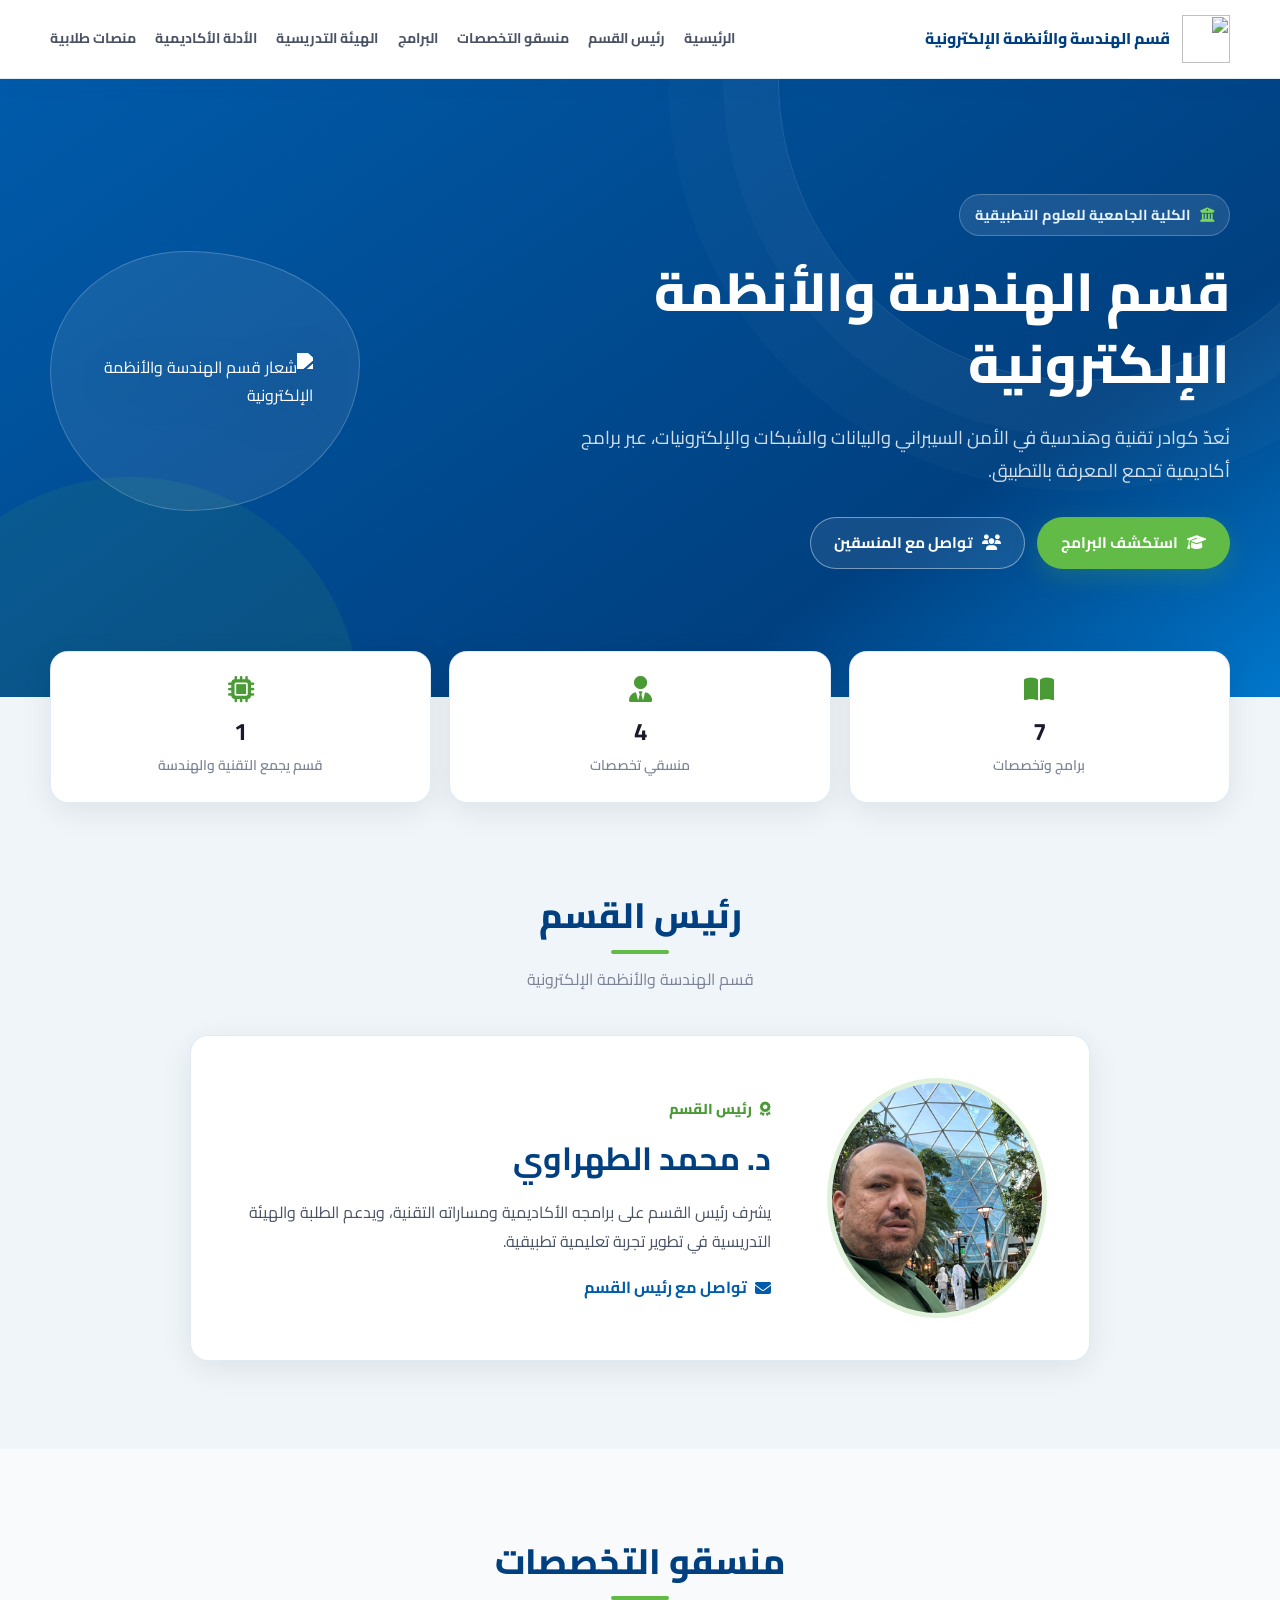
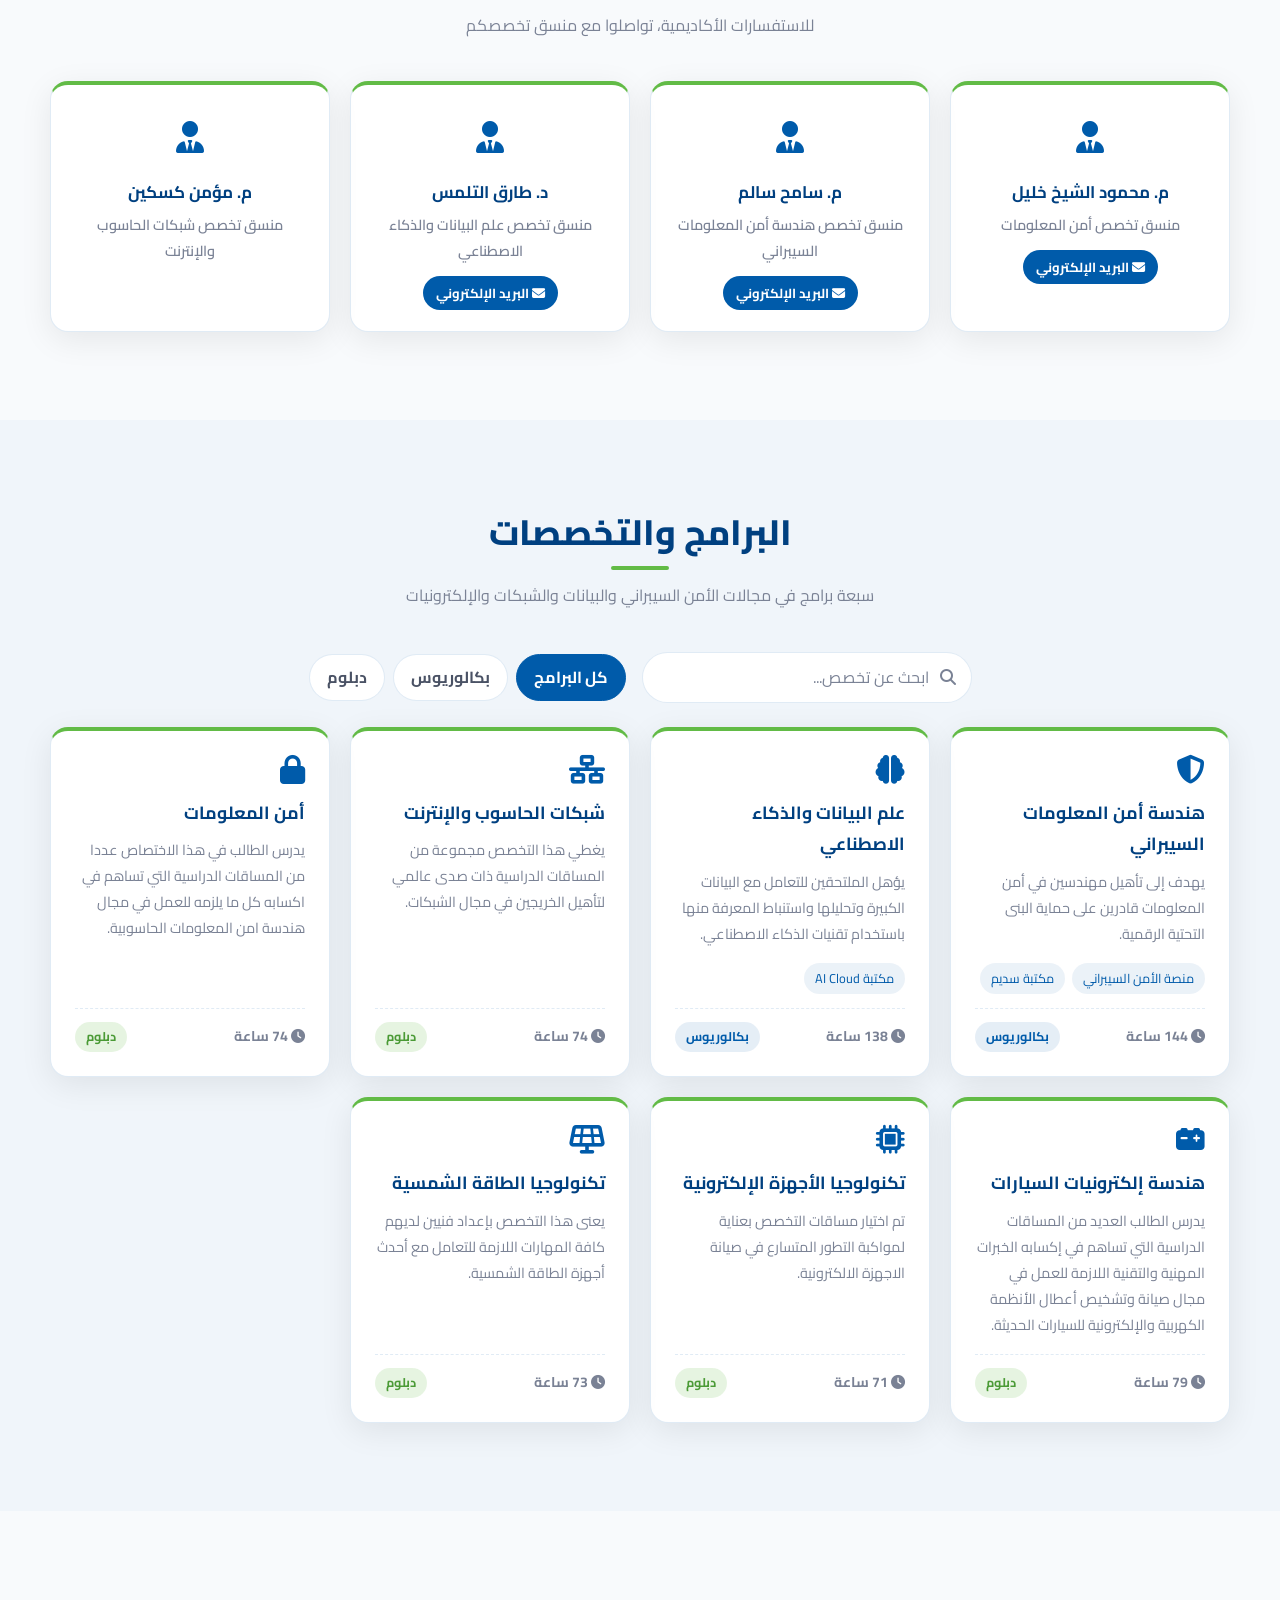
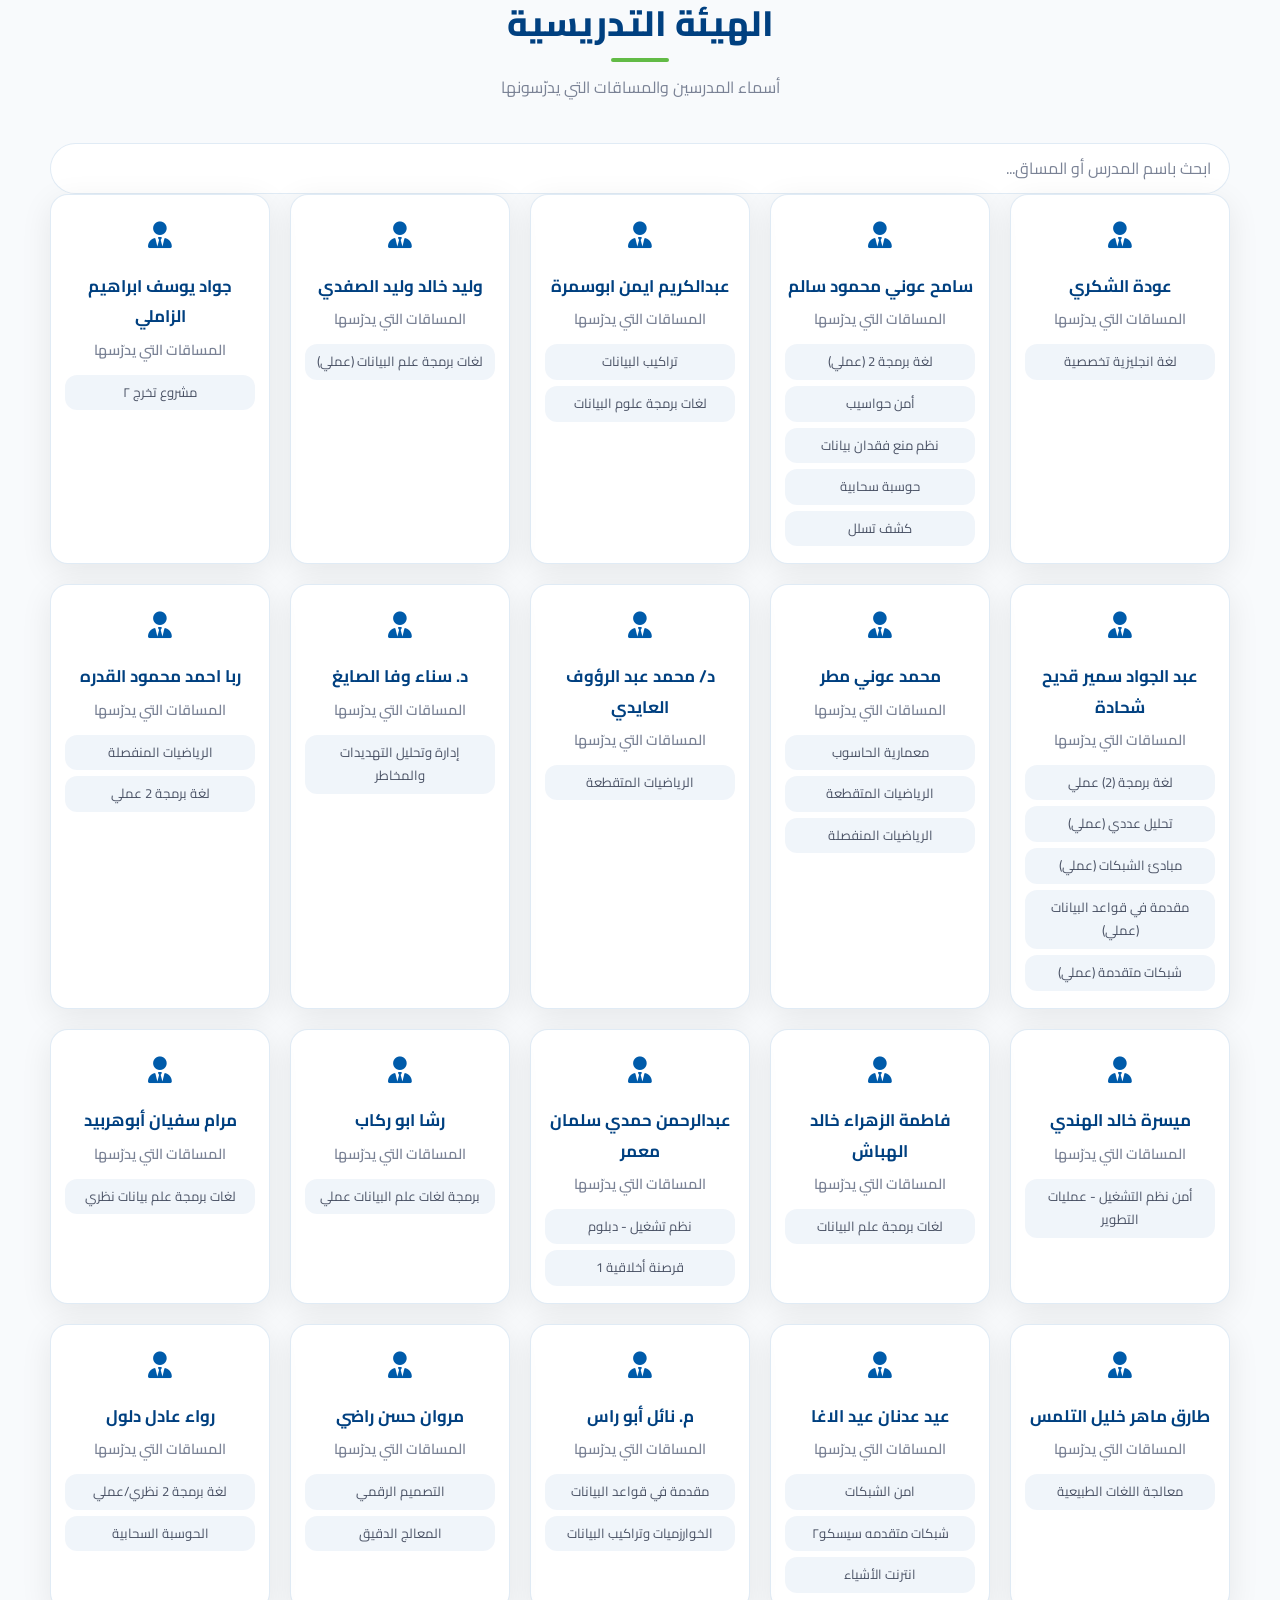
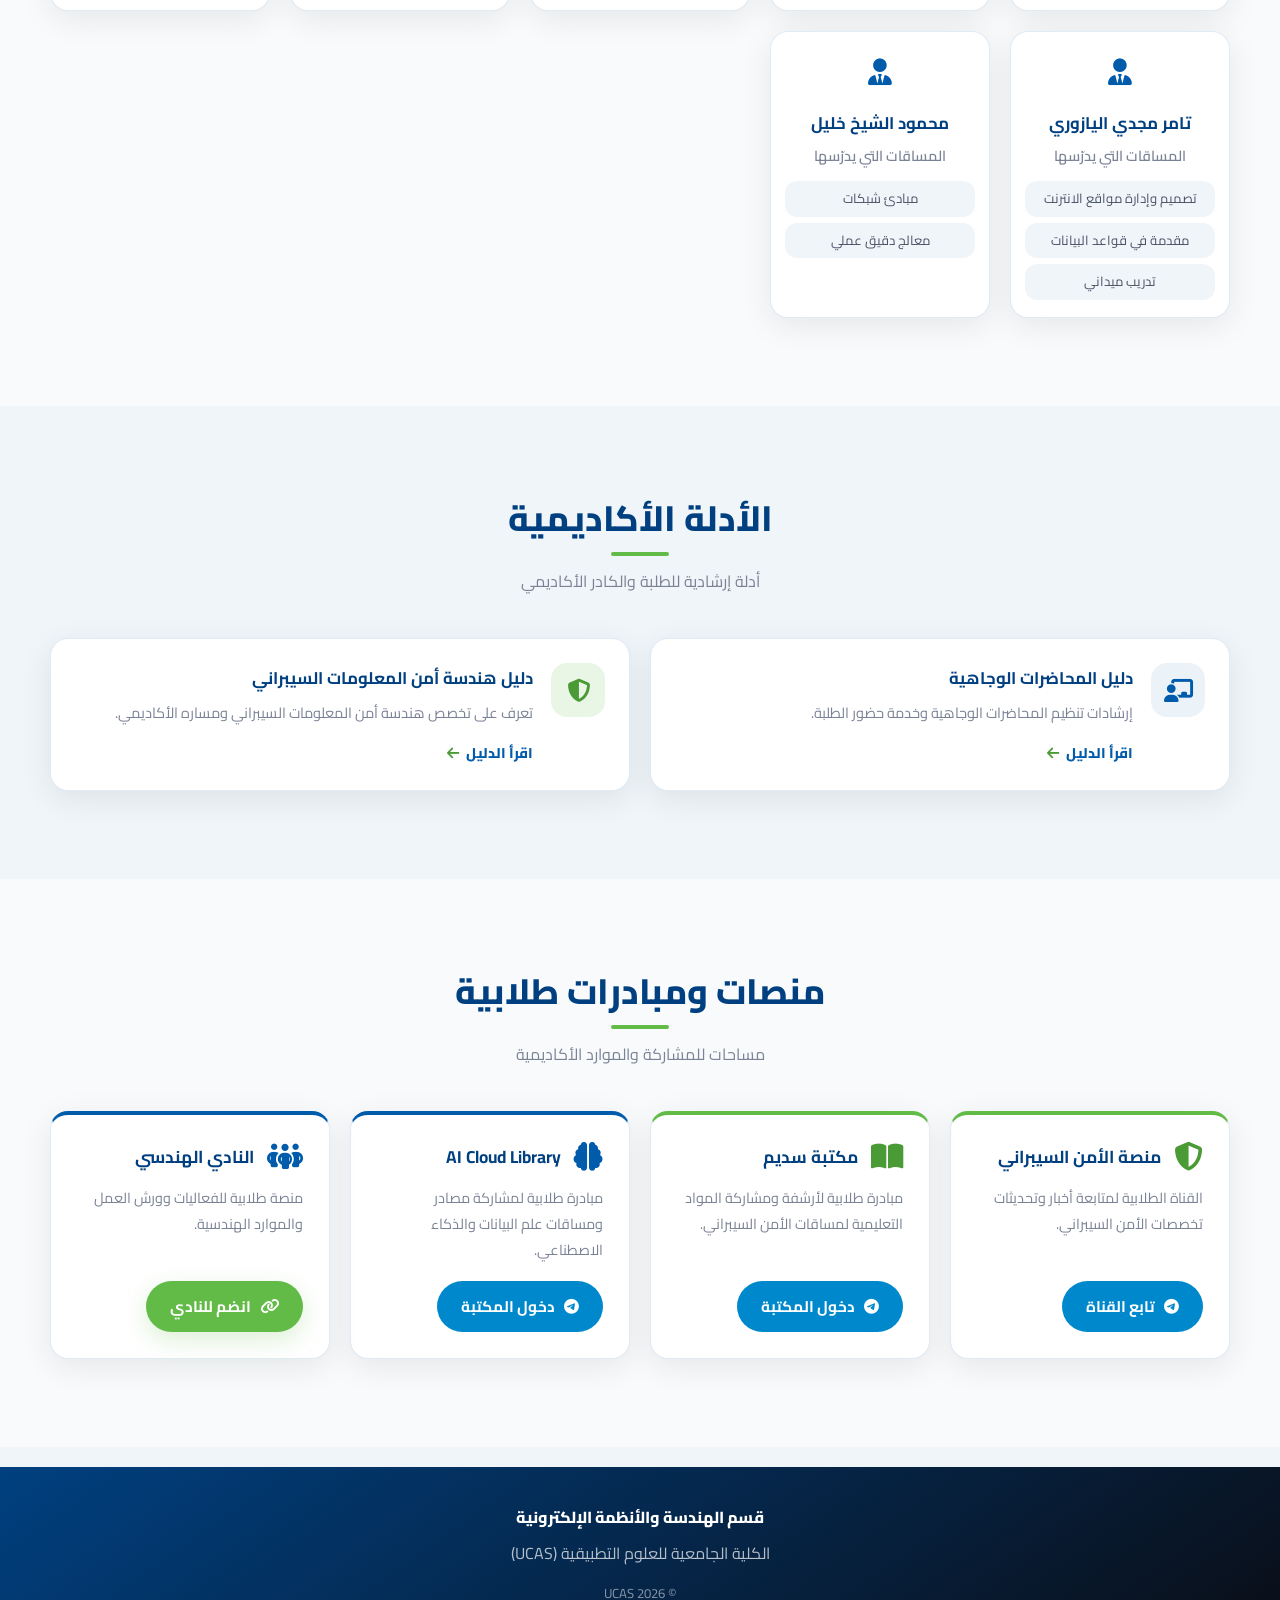
==== index.html @ f7e92a1b "update repo with new files" ====
<!DOCTYPE html>
<html lang="ar" dir="rtl">

<head>
    <meta charset="UTF-8">
    <meta name="viewport" content="width=device-width, initial-scale=1.0">
    <meta name="description" content="قسم الهندسة والأنظمة الإلكترونية في الكلية الجامعية للعلوم التطبيقية: البرامج الأكاديمية، الهيئة التدريسية ومنسقو التخصصات.">
    <meta name="theme-color" content="#005baa">
    <title>قسم الهندسة والأنظمة الإلكترونية | UCAS</title>
    <link rel="preconnect" href="https://fonts.googleapis.com">
    <link rel="preconnect" href="https://fonts.gstatic.com" crossorigin>
    <link href="https://fonts.googleapis.com/css2?family=Cairo:wght@300;400;600;700;800;900&display=swap" rel="stylesheet">
    <link rel="stylesheet" href="https://cdnjs.cloudflare.com/ajax/libs/font-awesome/6.5.1/css/all.min.css">
    <link rel="stylesheet" href="style.css">
    <link rel="icon" type="image/png" href="eng.png">
    <meta property="og:type" content="website">
    <meta property="og:title" content="قسم الهندسة والأنظمة الإلكترونية | UCAS">
    <meta property="og:description" content="البرامج الأكاديمية والهيئة التدريسية ومنسقو تخصصات قسم الهندسة والأنظمة الإلكترونية.">
    <meta property="og:image" content="eng.png">
</head>

<body>
    <a class="skip-link" href="#main-content">انتقل إلى المحتوى</a>
    <header class="site-header">
        <nav class="navbar" aria-label="التنقل الرئيسي">
            <div class="container nav-flex">
                <a href="#hero" class="logo">
                    <img src="eng.png" alt="">
                    <span>قسم الهندسة والأنظمة الإلكترونية</span>
                </a>
                <ul class="nav-links" id="navLinks">
                    <li><a href="#hero">الرئيسية</a></li>
                    <li><a href="#about">رئيس القسم</a></li>
                    <li><a href="#coordinators">منسقو التخصصات</a></li>
                    <li><a href="#programs">البرامج</a></li>
                    <li><a href="#staff-section">الهيئة التدريسية</a></li>
                    <li><a href="#guides">الأدلة الأكاديمية</a></li>
                    <li><a href="#initiatives">منصات طلابية</a></li>
                </ul>
                <button class="menu-toggle" id="menuToggle" type="button" aria-label="فتح القائمة"
                    aria-controls="navLinks" aria-expanded="false">
                    <i class="fas fa-bars" aria-hidden="true"></i>
                </button>
            </div>
        </nav>
    </header>

    <main id="main-content">
        <section class="hero" id="hero">
            <div class="container hero-flex">
                <div class="hero-content">
                    <span class="hero-eyebrow"><i class="fas fa-university" aria-hidden="true"></i> الكلية الجامعية للعلوم التطبيقية</span>
                    <h1>قسم الهندسة والأنظمة الإلكترونية</h1>
                    <p>نُعدّ كوادر تقنية وهندسية في الأمن السيبراني والبيانات والشبكات والإلكترونيات، عبر برامج أكاديمية تجمع المعرفة بالتطبيق.</p>
                    <a href="#programs" class="btn btn-primary"><i class="fas fa-graduation-cap" aria-hidden="true"></i> استكشف البرامج</a>
                    <a href="#coordinators" class="btn btn-outline"><i class="fas fa-users" aria-hidden="true"></i> تواصل مع المنسقين</a>
                </div>
                <div class="hero-graphic">
                    <img src="eng.png" alt="شعار قسم الهندسة والأنظمة الإلكترونية" fetchpriority="high">
                </div>
            </div>
        </section>

        <section class="stats" aria-label="نبذة عن القسم">
            <div class="container stats-grid">
                <div class="stat-card">
                    <i class="fas fa-book-open" aria-hidden="true"></i>
                    <h2>7</h2>
                    <p>برامج وتخصصات</p>
                </div>
                <div class="stat-card">
                    <i class="fas fa-user-tie" aria-hidden="true"></i>
                    <h2>4</h2>
                    <p>منسقي تخصصات</p>
                </div>
                <div class="stat-card">
                    <i class="fas fa-microchip" aria-hidden="true"></i>
                    <h2>1</h2>
                    <p>قسم يجمع التقنية والهندسة</p>
                </div>
            </div>
        </section>

        <section class="section" id="about">
            <div class="container">
                <div class="section-title">
                    <h2>رئيس القسم</h2>
                    <p>قسم الهندسة والأنظمة الإلكترونية</p>
                </div>
                <article class="chair-card">
                    <img src="Dr.Mohammed-Altahrawi.jpeg" alt="الدكتور محمد الطهراوي، رئيس قسم الهندسة والأنظمة الإلكترونية" width="240" height="240" loading="lazy">
                    <div class="chair-content">
                        <span class="chair-label"><i class="fas fa-award" aria-hidden="true"></i> رئيس القسم</span>
                        <h3>د. محمد الطهراوي</h3>
                        <p>يشرف رئيس القسم على برامجه الأكاديمية ومساراته التقنية، ويدعم الطلبة والهيئة التدريسية في تطوير تجربة تعليمية تطبيقية.</p>
                        <a class="chair-email" href="mailto:mtahrawi@ucas.edu.ps"><i class="fas fa-envelope" aria-hidden="true"></i> تواصل مع رئيس القسم</a>
                    </div>
                </article>
            </div>
        </section>

        <section class="section section-alt" id="coordinators">
            <div class="container">
                <div class="section-title">
                    <h2>منسقو التخصصات</h2>
                    <p>للاستفسارات الأكاديمية، تواصلوا مع منسق تخصصكم</p>
                </div>
                <div class="key-staff-grid" id="keyStaffGrid"></div>
            </div>
        </section>

        <section class="section" id="programs">
            <div class="container">
                <div class="section-title">
                    <h2>البرامج والتخصصات</h2>
                    <p>سبعة برامج في مجالات الأمن السيبراني والبيانات والشبكات والإلكترونيات</p>
                </div>
                <div class="search-filter-row">
                    <label class="search-box">
                        <i class="fas fa-search" aria-hidden="true"></i>
                        <input type="search" id="searchInput" placeholder="ابحث عن تخصص..." aria-label="ابحث عن تخصص">
                    </label>
                    <div class="degree-filters" aria-label="تصفية حسب الدرجة">
                        <button class="deg-btn active" type="button" data-degree="all">كل البرامج</button>
                        <button class="deg-btn" type="button" data-degree="بكالوريوس">بكالوريوس</button>
                        <button class="deg-btn" type="button" data-degree="دبلوم">دبلوم</button>
                    </div>
                </div>
                <div class="programs-grid" id="programsGrid"></div>
            </div>
        </section>

        <section class="section section-alt" id="staff-section">
            <div class="container">
                <div class="section-title">
                    <h2>الهيئة التدريسية</h2>
                    <p>أسماء المدرسين والمساقات التي يدرّسونها</p>
                </div>
                <label class="search-field">
                    <span class="visually-hidden">ابحث باسم المدرس أو المساق</span>
                    <input type="search" id="teacherSearch" placeholder="ابحث باسم المدرس أو المساق..." aria-label="ابحث باسم المدرس أو المساق">
                </label>
                <div class="staff-cards-grid" id="staffCardsGrid"></div>
            </div>
        </section>

        <section class="section" id="guides">
            <div class="container">
                <div class="section-title">
                    <h2>الأدلة الأكاديمية</h2>
                    <p>أدلة إرشادية للطلبة والكادر الأكاديمي</p>
                </div>
                <div class="guides-grid">
                    <a class="guide-card" href="دليل_المحاضرات_الوجاهية.html">
                        <span class="guide-icon"><i class="fas fa-chalkboard-user" aria-hidden="true"></i></span>
                        <span class="guide-card-content">
                            <strong>دليل المحاضرات الوجاهية</strong>
                            <span>إرشادات تنظيم المحاضرات الوجاهية وخدمة حضور الطلبة.</span>
                            <span class="guide-link">اقرأ الدليل <i class="fas fa-arrow-left" aria-hidden="true"></i></span>
                        </span>
                    </a>
                    <a class="guide-card" href="دليل_هندسة_أمن_المعلومات_السيبراني.html">
                        <span class="guide-icon"><i class="fas fa-shield-halved" aria-hidden="true"></i></span>
                        <span class="guide-card-content">
                            <strong>دليل هندسة أمن المعلومات السيبراني</strong>
                            <span>تعرف على تخصص هندسة أمن المعلومات السيبراني ومساره الأكاديمي.</span>
                            <span class="guide-link">اقرأ الدليل <i class="fas fa-arrow-left" aria-hidden="true"></i></span>
                        </span>
                    </a>
                </div>
            </div>
        </section>

        <section class="section section-alt" id="initiatives">
            <div class="container">
                <div class="section-title">
                    <h2>منصات ومبادرات طلابية</h2>
                    <p>مساحات للمشاركة والموارد الأكاديمية</p>
                </div>
                <div class="init-grid">
                    <article class="init-card cyber">
                        <div class="init-header"><i class="fas fa-shield-halved" aria-hidden="true"></i><h3>منصة الأمن السيبراني</h3></div>
                        <p>القناة الطلابية لمتابعة أخبار وتحديثات تخصصات الأمن السيبراني.</p>
                        <a href="https://t.me/CS_UCAS" target="_blank" rel="noopener noreferrer" class="btn btn-tg"><i class="fab fa-telegram" aria-hidden="true"></i> تابع القناة</a>
                    </article>
                    <article class="init-card sadeem">
                        <div class="init-header"><i class="fas fa-book-open" aria-hidden="true"></i><h3>مكتبة سديم</h3></div>
                        <p>مبادرة طلابية لأرشفة ومشاركة المواد التعليمية لمساقات الأمن السيبراني.</p>
                        <a href="https://t.me/SadeemLib" target="_blank" rel="noopener noreferrer" class="btn btn-tg"><i class="fab fa-telegram" aria-hidden="true"></i> دخول المكتبة</a>
                    </article>
                    <article class="init-card ai">
                        <div class="init-header"><i class="fas fa-brain" aria-hidden="true"></i><h3>AI Cloud Library</h3></div>
                        <p>مبادرة طلابية لمشاركة مصادر ومساقات علم البيانات والذكاء الاصطناعي.</p>
                        <a href="https://t.me/AI_Cloud_Library" target="_blank" rel="noopener noreferrer" class="btn btn-tg"><i class="fab fa-telegram" aria-hidden="true"></i> دخول المكتبة</a>
                    </article>
                    <article class="init-card eng">
                        <div class="init-header"><i class="fas fa-people-group" aria-hidden="true"></i><h3>النادي الهندسي</h3></div>
                        <p>منصة طلابية للفعاليات وورش العمل والموارد الهندسية.</p>
                        <a href="https://linktr.ee/ucasengclub" target="_blank" rel="noopener noreferrer" class="btn btn-primary"><i class="fas fa-link" aria-hidden="true"></i> انضم للنادي</a>
                    </article>
                </div>
            </div>
        </section>
    </main>

    <footer>
        <div class="container">
            <p class="copyright">قسم الهندسة والأنظمة الإلكترونية</p>
            <p>الكلية الجامعية للعلوم التطبيقية (UCAS)</p>
            <p class="footer-year">© <span id="currentYear"></span> UCAS</p>
        </div>
    </footer>

    <button class="scroll-top-btn" id="scrollTopBtn" type="button" aria-label="العودة إلى أعلى الصفحة">
        <i class="fas fa-chevron-up" aria-hidden="true"></i>
    </button>

    <div class="modal" id="programModal">
        <div class="modal-content">
            <div class="modal-header">
                <h3 id="modalTitle"></h3>
                <button class="modal-close" id="modalClose" type="button" aria-label="إغلاق النافذة">&times;</button>
            </div>
            <div class="modal-tabs" id="modalTabs"></div>
            <div class="modal-body center-text" id="modalBody"></div>
        </div>
    </div>

    <script src="script.js"></script>
</body>

</html>
---- style.css ----
:root {
    --primary: #005baa;
    --primary-light: #0077cc;
    --primary-dark: #004080;
    --accent: #62bb46;
    --accent-light: #7bd45e;
    --accent-dark: #4a9a35;
    --bg: #f0f5fa;
    --card-bg: #ffffff;
    --text: #1a1a2e;
    --text-light: #4a5265;
    --text-muted: #7a8295;
    --border: rgba(0, 91, 170, 0.12);
    --shadow: 0 8px 32px rgba(0, 0, 0, 0.08);
    --shadow-hover: 0 16px 48px rgba(0, 0, 0, 0.14);
    --radius: 18px;
    --radius-sm: 12px;
    --transition: 0.3s ease;
    --tg-color: #0088cc;
}

* {
    box-sizing: border-box;
    margin: 0;
    padding: 0;
}

html {
    scroll-behavior: smooth;
    scroll-padding-top: 90px;
}

body {
    background: var(--bg);
    color: var(--text);
    font-family: "Cairo", sans-serif;
    line-height: 1.8;
    -webkit-tap-highlight-color: transparent;
}

button,
input {
    font: inherit;
}

button,
a {
    -webkit-tap-highlight-color: transparent;
}

a {
    color: inherit;
    text-decoration: none;
}

img {
    display: block;
    max-width: 100%;
}

ul {
    list-style: none;
}

:focus-visible {
    outline: 3px solid var(--accent);
    outline-offset: 3px;
}

.container {
    width: min(1180px, calc(100% - 40px));
    margin-inline: auto;
}

.skip-link {
    position: fixed;
    top: 12px;
    right: 12px;
    z-index: 3000;
    padding: 10px 16px;
    transform: translateY(-160%);
    border-radius: var(--radius-sm);
    background: var(--primary-dark);
    color: #fff;
}

.skip-link:focus {
    transform: translateY(0);
}

/* Navigation */
.site-header {
    position: sticky;
    top: 0;
    z-index: 1000;
}

.navbar {
    border-bottom: 1px solid var(--border);
    background: rgba(255, 255, 255, 0.96);
    box-shadow: 0 4px 20px rgba(0, 64, 128, 0.06);
    backdrop-filter: blur(14px);
}

.nav-flex {
    display: flex;
    min-height: 78px;
    align-items: center;
    justify-content: space-between;
    gap: 24px;
}

.logo {
    display: inline-flex;
    flex-shrink: 0;
    align-items: center;
    gap: 12px;
    color: var(--primary-dark);
    font-size: 0.98rem;
    font-weight: 800;
}

.logo img {
    width: 48px;
    height: 48px;
    object-fit: contain;
}

.nav-links {
    display: flex;
    align-items: center;
    gap: clamp(12px, 1.5vw, 22px);
}

.nav-links a {
    position: relative;
    display: block;
    padding: 10px 0;
    color: var(--text-light);
    font-size: 0.88rem;
    font-weight: 700;
    transition: color var(--transition);
}

.nav-links a::after {
    position: absolute;
    right: 0;
    bottom: 3px;
    left: 0;
    height: 2px;
    transform: scaleX(0);
    transform-origin: right;
    background: var(--accent);
    content: "";
    transition: transform var(--transition);
}

.nav-links a:hover,
.nav-links a:focus-visible {
    color: var(--primary);
}

.nav-links a:hover::after,
.nav-links a:focus-visible::after {
    transform: scaleX(1);
}

.menu-toggle {
    display: none;
    width: 44px;
    height: 44px;
    align-items: center;
    justify-content: center;
    border: 1px solid var(--border);
    border-radius: var(--radius-sm);
    background: var(--card-bg);
    color: var(--primary);
    cursor: pointer;
    font-size: 1.25rem;
}

/* Hero */
.hero {
    position: relative;
    overflow: hidden;
    padding: clamp(70px, 9vw, 118px) 0 clamp(80px, 10vw, 132px);
    background: linear-gradient(145deg, var(--primary) 0%, var(--primary-dark) 72%, var(--primary-light) 100%);
    color: #fff;
}

.hero::before,
.hero::after {
    position: absolute;
    border-radius: 50%;
    content: "";
    pointer-events: none;
}

.hero::before {
    top: -300px;
    right: -100px;
    width: 600px;
    height: 600px;
    border: 1px solid rgba(255, 255, 255, 0.12);
    box-shadow: 0 0 0 55px rgba(255, 255, 255, 0.025), 0 0 0 110px rgba(255, 255, 255, 0.02);
}

.hero::after {
    bottom: -240px;
    left: -100px;
    width: 460px;
    height: 460px;
    background: rgba(98, 187, 70, 0.09);
}

.hero-flex {
    position: relative;
    z-index: 1;
    display: flex;
    align-items: center;
    justify-content: space-between;
    gap: 56px;
}

.hero-content {
    flex: 1 1 620px;
}

.hero-eyebrow {
    display: inline-flex;
    align-items: center;
    gap: 9px;
    margin-bottom: 20px;
    padding: 7px 15px;
    border: 1px solid rgba(255, 255, 255, 0.24);
    border-radius: 50px;
    background: rgba(255, 255, 255, 0.1);
    color: #e7f2ff;
    font-size: 0.9rem;
    font-weight: 700;
}

.hero-eyebrow i {
    color: var(--accent-light);
}

.hero h1 {
    max-width: 760px;
    margin-bottom: 20px;
    font-size: clamp(2rem, 4.5vw, 3.35rem);
    font-weight: 800;
    line-height: 1.35;
}

.hero p {
    max-width: 700px;
    margin-bottom: 30px;
    color: rgba(255, 255, 255, 0.82);
    font-size: clamp(1rem, 1.8vw, 1.15rem);
}

.hero-graphic {
    display: flex;
    flex: 0 1 310px;
    align-items: center;
    justify-content: center;
    min-width: 220px;
    min-height: 260px;
    border: 1px solid rgba(255, 255, 255, 0.2);
    border-radius: 44% 56% 55% 45% / 46% 43% 57% 54%;
    background: rgba(255, 255, 255, 0.08);
    animation: float 5s ease-in-out infinite;
}

.hero-graphic img {
    width: min(70%, 230px);
    filter: brightness(0) invert(1) drop-shadow(0 12px 24px rgba(0, 0, 0, 0.18));
}

@keyframes float {
    0%, 100% { transform: translateY(0); }
    50% { transform: translateY(-10px); }
}

.btn {
    display: inline-flex;
    min-height: 48px;
    align-items: center;
    justify-content: center;
    gap: 9px;
    padding: 11px 23px;
    border: 1px solid transparent;
    border-radius: 50px;
    cursor: pointer;
    font-size: 0.96rem;
    font-weight: 700;
    transition: transform var(--transition), background var(--transition), box-shadow var(--transition);
}

.btn:hover {
    transform: translateY(-2px);
}

.btn-primary {
    background: var(--accent);
    box-shadow: 0 8px 24px rgba(98, 187, 70, 0.22);
    color: #fff;
}

.btn-primary:hover {
    background: var(--accent-dark);
}

.btn-outline {
    margin-inline-start: 8px;
    border-color: rgba(255, 255, 255, 0.42);
    background: rgba(255, 255, 255, 0.08);
    color: #fff;
}

.btn-outline:hover {
    background: rgba(255, 255, 255, 0.16);
}

/* Overview statistics */
.stats {
    position: relative;
    z-index: 2;
    margin-top: -46px;
}

.stats-grid {
    display: grid;
    grid-template-columns: repeat(3, minmax(0, 1fr));
    gap: 18px;
}

.stat-card {
    padding: 24px 16px;
    border: 1px solid var(--border);
    border-radius: var(--radius);
    background: var(--card-bg);
    box-shadow: var(--shadow);
    text-align: center;
    transition: transform var(--transition), box-shadow var(--transition);
}

.stat-card:hover {
    transform: translateY(-4px);
    box-shadow: var(--shadow-hover);
}

.stat-card i {
    margin-bottom: 8px;
    color: var(--accent-dark);
    font-size: 1.65rem;
}

.stat-card h3 {
    color: var(--primary);
    font-size: 1.8rem;
    font-weight: 800;
    line-height: 1.4;
}

.stat-card p {
    color: var(--text-muted);
    font-size: 0.87rem;
    font-weight: 600;
}

/* Shared sections and cards */
.section {
    padding: clamp(58px, 7vw, 88px) 0;
}

.section-alt {
    background: rgba(255, 255, 255, 0.56);
}

.section-title {
    margin-bottom: 42px;
    text-align: center;
}

.section-title h2 {
    position: relative;
    display: inline-block;
    padding-bottom: 13px;
    color: var(--primary-dark);
    font-size: clamp(1.65rem, 3vw, 2.2rem);
    font-weight: 800;
    line-height: 1.4;
}

.section-title h2::after {
    position: absolute;
    right: 50%;
    bottom: 0;
    width: 58px;
    height: 4px;
    transform: translateX(50%);
    border-radius: 2px;
    background: var(--accent);
    content: "";
}

.section-title p {
    margin-top: 11px;
    color: var(--text-muted);
    font-size: 1rem;
}

.about-text {
    padding: clamp(24px, 4vw, 42px);
    border: 1px solid var(--border);
    border-right: 5px solid var(--accent);
    border-radius: var(--radius);
    background: var(--card-bg);
    box-shadow: var(--shadow);
}

.about-text h3 {
    margin-bottom: 16px;
    color: var(--primary);
    font-size: 1.4rem;
}

.about-text p {
    margin-bottom: 14px;
    color: var(--text-light);
    text-align: justify;
}

.about-text .about-signoff {
    color: var(--primary);
    font-weight: 800;
}

.dean-signature {
    display: flex;
    align-items: center;
    gap: 16px;
    margin-top: 22px;
    padding-top: 20px;
    border-top: 1px solid var(--border);
}

.dean-signature img {
    width: 76px;
    height: 76px;
    flex: 0 0 auto;
    border: 3px solid rgba(98, 187, 70, 0.22);
    border-radius: 50%;
    object-fit: cover;
}

.dean-signature h4 {
    color: var(--primary-dark);
    font-size: 1.05rem;
}

.dean-signature span {
    color: var(--text-muted);
    font-size: 0.9rem;
}

.chair-card {
    display: grid;
    grid-template-columns: 220px minmax(0, 1fr);
    align-items: center;
    gap: clamp(24px, 5vw, 56px);
    max-width: 900px;
    margin-inline: auto;
    padding: clamp(22px, 4vw, 42px);
    border: 1px solid var(--border);
    border-radius: var(--radius);
    background: var(--card-bg);
    box-shadow: var(--shadow);
}

.chair-card > img {
    width: 220px;
    aspect-ratio: 1;
    border: 5px solid rgba(98, 187, 70, 0.2);
    border-radius: 50%;
    object-fit: cover;
    object-position: center 30%;
}

.chair-label {
    display: inline-flex;
    align-items: center;
    gap: 8px;
    margin-bottom: 8px;
    color: var(--accent-dark);
    font-size: 0.9rem;
    font-weight: 800;
}

.chair-content h3 {
    margin-bottom: 10px;
    color: var(--primary-dark);
    font-size: clamp(1.5rem, 3vw, 2rem);
}

.chair-content > p {
    margin-bottom: 18px;
    color: var(--text-light);
}

.chair-email {
    display: inline-flex;
    align-items: center;
    gap: 8px;
    color: var(--primary);
    font-weight: 700;
}

.chair-email:hover {
    color: var(--accent-dark);
}

.section-alt .stat-card,
.section-alt .guide-card {
    background: var(--card-bg);
}

/* Academic staff */
.deg-btn {
    border: 1px solid var(--border);
    background: var(--card-bg);
    color: var(--text-light);
    cursor: pointer;
    font-weight: 700;
    transition: color var(--transition), background var(--transition), border-color var(--transition);
}

.deg-btn.active,
.deg-btn:hover {
    border-color: var(--primary);
    background: var(--primary);
    color: #fff;
}

.key-staff-grid,
.staff-cards-grid,
.programs-grid,
.init-grid {
    display: grid;
    gap: 20px;
}

.key-staff-grid {
    grid-template-columns: repeat(auto-fill, minmax(260px, 1fr));
}

.staff-cards-grid {
    grid-template-columns: repeat(auto-fill, minmax(185px, 1fr));
}

.key-staff-card,
.staff-card {
    border: 1px solid var(--border);
    border-radius: var(--radius);
    background: var(--card-bg);
    box-shadow: var(--shadow);
    text-align: center;
    transition: transform var(--transition), box-shadow var(--transition);
}

.key-staff-card:hover,
.staff-card:hover {
    transform: translateY(-3px);
    box-shadow: var(--shadow-hover);
}

.key-staff-card .staff-icon,
.staff-card .staff-icon {
    margin-bottom: 10px;
    color: var(--primary);
    font-size: 2rem;
}

.key-staff-card h4,
.staff-card h4 {
    margin-bottom: 5px;
    color: var(--primary-dark);
}

.key-staff-card h3,
.staff-card h3 {
    margin-bottom: 5px;
    color: var(--primary-dark);
    font-size: 1.05rem;
}

.key-staff-card .staff-role,
.staff-card .staff-role {
    color: var(--text-muted);
    font-size: 0.9rem;
    font-weight: 600;
}

.key-staff-card {
    padding: 24px;
    border-top: 4px solid var(--accent);
}

.key-staff-card .staff-role {
    margin-bottom: 14px;
}

.key-staff-card .staff-link {
    padding: 5px 13px;
    border-radius: 50px;
    color: #fff;
    font-size: 0.82rem;
    font-weight: 700;
}

.key-staff-card .staff-link.email {
    background: var(--primary);
}

.key-staff-card > .staff-link {
    align-self: center;
    margin-top: 12px;
}

.staff-card {
    padding: 17px 14px;
}

.staff-card .staff-icon {
    font-size: 1.7rem;
}

.staff-card .staff-role {
    margin: 5px 0 12px;
}

.staff-courses {
    display: grid;
    gap: 6px;
    margin-top: 8px;
    padding: 0;
    list-style: none;
}

.staff-courses li {
    padding: 6px 9px;
    border-radius: var(--radius-sm);
    background: rgba(0, 91, 170, 0.06);
    color: var(--text-light);
    font-size: 0.82rem;
}

.search-field {
    width: min(100%, 420px);
    margin: 0 auto 24px;
}

.search-field input,
.search-box input {
    width: 100%;
    min-height: 48px;
    border: 1px solid var(--border);
    border-radius: 50px;
    background: var(--card-bg);
    color: var(--text);
}

.search-field input {
    padding: 10px 18px;
}

.search-field input::placeholder,
.search-box input::placeholder {
    color: var(--text-muted);
}

.visually-hidden {
    display: none;
}

.plan-table th {
    padding: 12px;
    background: var(--primary);
    color: #fff;
    font-weight: 700;
    text-align: right;
}

.plan-table td {
    padding: 11px 12px;
    border-bottom: 1px solid var(--border);
    text-align: right;
}

.plan-table tr:nth-child(even) td {
    background: #f6f9fc;
}

.plan-table tr:hover td {
    background: #e9f3fb;
}

.degree-filters {
    display: flex;
    flex-wrap: wrap;
    justify-content: center;
    gap: 8px;
}

/* Programs */
.search-filter-row {
    display: flex;
    flex-wrap: wrap;
    align-items: center;
    justify-content: center;
    gap: 16px;
    margin-bottom: 24px;
}

.search-box {
    position: relative;
    width: min(100%, 330px);
}

.search-box input {
    padding: 10px 42px 10px 16px;
}

.search-box i {
    position: absolute;
    top: 50%;
    right: 16px;
    transform: translateY(-50%);
    color: var(--text-muted);
}

.search-box input:focus,
.search-field input:focus {
    border-color: var(--primary-light);
    outline: 3px solid rgba(0, 91, 170, 0.12);
}

.empty-state {
    grid-column: 1 / -1;
    color: var(--text-muted);
    text-align: center;
}

.degree-filters {
    gap: 8px;
}

.deg-btn {
    padding: 8px 17px;
    border-radius: 50px;
}

.programs-grid {
    grid-template-columns: repeat(auto-fill, minmax(270px, 1fr));
    align-items: stretch;
}

.prog-card {
    display: flex;
    flex-direction: column;
    padding: 24px;
    border: 1px solid var(--border);
    border-top: 4px solid var(--accent);
    border-radius: var(--radius);
    background: var(--card-bg);
    box-shadow: var(--shadow);
    cursor: pointer;
    transition: transform var(--transition), box-shadow var(--transition);
}

.prog-card:hover {
    transform: translateY(-4px);
    box-shadow: var(--shadow-hover);
}

.prog-card .icon {
    margin-bottom: 13px;
    color: var(--primary);
    font-size: 1.8rem;
}

.prog-card h3 {
    margin-bottom: 9px;
    color: var(--primary-dark);
    font-size: 1.1rem;
}

.prog-card > p {
    margin-bottom: 16px;
    color: var(--text-muted);
    font-size: 0.9rem;
}

.prog-card .meta {
    display: flex;
    align-items: center;
    justify-content: space-between;
    gap: 10px;
    margin-top: auto;
    padding-top: 13px;
    border-top: 1px dashed var(--border);
    color: var(--text-muted);
    font-size: 0.88rem;
    font-weight: 700;
}

.badge {
    padding: 4px 11px;
    border-radius: 50px;
    font-size: 0.79rem;
    font-weight: 700;
}

.badge-bs {
    background: rgba(0, 91, 170, 0.1);
    color: var(--primary);
}

.badge-dip {
    background: rgba(98, 187, 70, 0.16);
    color: var(--accent-dark);
}

.prog-links {
    display: flex;
    flex-wrap: wrap;
    gap: 7px;
    margin: 0 0 14px;
}

.prog-link {
    padding: 4px 11px;
    border-radius: 50px;
    background: rgba(0, 91, 170, 0.08);
    color: var(--primary);
    font-size: 0.8rem;
}

.prog-link:hover {
    background: var(--primary);
    color: #fff;
}

/* Student resources */
.guides-grid {
    display: grid;
    grid-template-columns: repeat(2, minmax(0, 1fr));
    gap: 20px;
}

.guide-card {
    display: flex;
    min-width: 0;
    align-items: flex-start;
    gap: 18px;
    padding: 24px;
    border: 1px solid var(--border);
    border-radius: var(--radius);
    background: var(--card-bg);
    box-shadow: var(--shadow);
    transition: transform var(--transition), box-shadow var(--transition), border-color var(--transition);
}

.guide-card:hover {
    transform: translateY(-4px);
    border-color: rgba(98, 187, 70, 0.6);
    box-shadow: var(--shadow-hover);
}

.guide-icon {
    display: grid;
    width: 54px;
    height: 54px;
    flex: 0 0 auto;
    place-items: center;
    border-radius: 16px;
    background: rgba(0, 91, 170, 0.08);
    color: var(--primary);
    font-size: 1.45rem;
}

.guide-card:nth-child(2) .guide-icon {
    background: rgba(98, 187, 70, 0.14);
    color: var(--accent-dark);
}

.guide-card-content {
    display: flex;
    min-width: 0;
    flex-direction: column;
    align-items: flex-start;
    gap: 7px;
}

.guide-card-content strong {
    color: var(--primary-dark);
    font-size: 1.05rem;
    overflow-wrap: anywhere;
}

.guide-card-content > span:not(.guide-link) {
    color: var(--text-muted);
    font-size: 0.91rem;
}

.guide-link {
    margin-top: 7px;
    color: var(--primary);
    font-size: 0.88rem;
    font-weight: 800;
}

.guide-link i {
    margin-right: 4px;
    color: var(--accent-dark);
}

/* Student initiatives */
.btn-tg {
    background: var(--tg-color);
    color: #fff;
}

.btn-tg:hover {
    background: #0077b5;
}

.init-grid {
    grid-template-columns: repeat(auto-fit, minmax(245px, 1fr));
}

.init-card {
    display: flex;
    flex-direction: column;
    padding: 26px;
    border: 1px solid var(--border);
    border-top: 4px solid var(--accent);
    border-radius: var(--radius);
    background: var(--card-bg);
    box-shadow: var(--shadow);
    transition: transform var(--transition), box-shadow var(--transition);
}

.init-card:hover {
    transform: translateY(-4px);
    box-shadow: var(--shadow-hover);
}

.init-card.eng,
.init-card.ai {
    border-top-color: var(--primary);
}

.init-card.cyber,
.init-card.sadeem {
    border-top-color: var(--accent);
}

.init-header {
    display: flex;
    align-items: center;
    gap: 13px;
    margin-bottom: 13px;
}

.init-header i {
    color: var(--primary);
    font-size: 1.8rem;
}

.init-card.cyber .init-header i,
.init-card.sadeem .init-header i {
    color: var(--accent-dark);
}

.init-card h3 {
    color: var(--primary-dark);
    font-size: 1.08rem;
}

.init-card p {
    flex: 1;
    margin-bottom: 18px;
    color: var(--text-muted);
    font-size: 0.9rem;
}

.init-card .btn {
    align-self: flex-start;
}

/* Footer */
footer {
    margin-top: 20px;
    padding: 36px 0 24px;
    background: linear-gradient(145deg, var(--primary-dark), #0a0e17);
    color: rgba(255, 255, 255, 0.7);
    text-align: center;
}

footer .copyright {
    margin-bottom: 7px;
    color: #fff;
    font-size: 1rem;
    font-weight: 800;
}

.footer-year {
    margin-top: 14px;
    color: rgba(255, 255, 255, 0.52);
    font-size: 0.82rem;
}

/* Back to top and program dialog */
.scroll-top-btn {
    position: fixed;
    right: 24px;
    bottom: 24px;
    z-index: 900;
    display: grid;
    width: 46px;
    height: 46px;
    place-items: center;
    border: 0;
    border-radius: 50%;
    background: var(--primary);
    box-shadow: var(--shadow);
    color: #fff;
    cursor: pointer;
    font-size: 1.05rem;
    opacity: 0;
    visibility: hidden;
    transition: opacity var(--transition), background var(--transition), visibility var(--transition);
}

.scroll-top-btn.show {
    opacity: 1;
    visibility: visible;
}

.scroll-top-btn:hover {
    background: var(--accent-dark);
}

.modal {
    position: fixed;
    inset: 0;
    z-index: 2000;
    display: flex;
    align-items: center;
    justify-content: center;
    padding: 20px;
    background: rgba(10, 14, 23, 0.64);
    opacity: 0;
    pointer-events: none;
    transition: opacity var(--transition);
}

.modal.show {
    opacity: 1;
    pointer-events: auto;
}

.modal-content {
    width: min(800px, 100%);
    max-height: 85vh;
    overflow-y: auto;
    padding: 24px;
    transform: translateY(14px);
    border: 1px solid var(--border);
    border-radius: var(--radius);
    background: var(--card-bg);
    box-shadow: var(--shadow-hover);
    transition: transform var(--transition);
}

.modal.show .modal-content {
    transform: translateY(0);
}

.modal-header {
    display: flex;
    align-items: center;
    justify-content: space-between;
    gap: 14px;
    margin-bottom: 16px;
    padding-bottom: 14px;
    border-bottom: 1px solid var(--border);
}

.modal-header h3 {
    color: var(--primary-dark);
    font-size: 1.25rem;
}

.modal-close {
    width: 40px;
    height: 40px;
    flex: 0 0 auto;
    border: 0;
    border-radius: 50%;
    background: rgba(0, 91, 170, 0.07);
    color: var(--text-muted);
    cursor: pointer;
    font-size: 1.6rem;
    line-height: 1;
}

.modal-close:hover {
    background: rgba(98, 187, 70, 0.14);
    color: var(--accent-dark);
}

.modal-tabs {
    display: flex;
    flex-wrap: wrap;
    gap: 8px;
    margin-bottom: 16px;
    padding-bottom: 12px;
    border-bottom: 1px solid var(--border);
}

.modal-tab {
    padding: 7px 16px;
    border: 0;
    border-radius: 50px;
    background: #eef3f8;
    color: var(--text-light);
    cursor: pointer;
    font-weight: 700;
}

.modal-tab.active {
    background: var(--primary);
    color: #fff;
}

.modal-body {
    padding: 10px 0;
}

.center-text {
    text-align: center;
}

.tab-pane {
    display: none;
    animation: fade-in 0.25s ease;
}

.tab-pane.active {
    display: block;
}

.plan-table-container {
    overflow-x: auto;
    margin-top: 14px;
}

.plan-table {
    width: 100%;
    border-collapse: collapse;
    background: var(--card-bg);
}

.plan-table td {
    font-size: 0.92rem;
}

.plan-table td:first-child {
    color: var(--primary);
    font-weight: 700;
}

@keyframes fade-in {
    from { transform: translateY(6px); opacity: 0; }
    to { transform: translateY(0); opacity: 1; }
}

@media (max-width: 1050px) {
    .menu-toggle {
        display: inline-flex;
    }

    .nav-links {
        position: absolute;
        top: 100%;
        right: 0;
        left: 0;
        display: none;
        align-items: stretch;
        padding: 12px 20px 18px;
        border-bottom: 1px solid var(--border);
        background: var(--card-bg);
        box-shadow: var(--shadow);
    }

    .nav-links.active {
        display: flex;
        flex-direction: column;
        gap: 0;
    }

    .nav-links a {
        padding: 10px 4px;
    }

    .nav-links a::after {
        display: none;
    }

    .hero-flex {
        gap: 32px;
    }

    .hero-graphic {
        flex-basis: 250px;
        min-width: 200px;
        min-height: 220px;
    }
}

@media (max-width: 760px) {
    .container {
        width: min(100% - 32px, 600px);
    }

    .nav-flex {
        min-height: 68px;
    }

    .logo {
        gap: 8px;
        font-size: 0.85rem;
    }

    .logo img {
        width: 42px;
        height: 42px;
    }

    .hero {
        padding: 66px 0 82px;
    }

    .hero-flex {
        flex-direction: column-reverse;
        gap: 30px;
        text-align: center;
    }

    .chair-card {
        grid-template-columns: 1fr;
        justify-items: center;
        gap: 20px;
        text-align: center;
    }

    .chair-card > img {
        width: min(210px, 65vw);
    }

    .hero-content {
        flex-basis: auto;
    }

    .hero-graphic {
        width: 190px;
        min-width: 0;
        min-height: 165px;
        flex-basis: 165px;
    }

    .hero-graphic img {
        width: 68%;
    }

    .hero p {
        margin-inline: auto;
    }

    .stats {
        margin-top: -32px;
    }

    .stats-grid {
        grid-template-columns: repeat(2, minmax(0, 1fr));
        gap: 12px;
    }

    .stat-card {
        padding: 17px 10px;
    }

    .stat-card h3 {
        font-size: 1.55rem;
    }

    .stat-card p {
        font-size: 0.8rem;
    }

    .section-title {
        margin-bottom: 30px;
    }

    .guides-grid {
        grid-template-columns: repeat(2, minmax(0, 1fr));
    }

    .about-text {
        padding: 22px 18px;
    }

    .about-text p {
        text-align: start;
    }

    .key-staff-grid {
        grid-template-columns: repeat(auto-fill, minmax(220px, 1fr));
    }

    .programs-grid {
        grid-template-columns: repeat(auto-fill, minmax(235px, 1fr));
    }

    .btn-outline {
        margin-inline-start: 0;
    }
}

@media (max-width: 480px) {
    .container {
        width: calc(100% - 28px);
    }

    .logo {
        max-width: calc(100% - 58px);
    }

    .logo span {
        line-height: 1.4;
    }

    .hero h1 {
        font-size: 1.85rem;
    }

    .hero-eyebrow {
        font-size: 0.78rem;
    }

    .hero-content .btn {
        width: 100%;
        margin: 5px 0 0;
    }

    .guides-grid {
        grid-template-columns: 1fr;
    }

    .guide-card {
        gap: 13px;
        padding: 16px;
    }

    .guide-icon {
        width: 42px;
        height: 42px;
        font-size: 1.2rem;
    }

    .key-staff-grid,
    .init-grid {
        grid-template-columns: minmax(0, 1fr);
    }

    .search-filter-row {
        align-items: stretch;
    }

    .search-box {
        width: 100%;
    }

    .degree-filters {
        width: 100%;
    }

    .deg-btn {
        flex: 1;
    }

    .programs-grid {
        grid-template-columns: 1fr;
    }

    .modal {
        padding: 12px;
    }

    .modal-content {
        padding: 18px 14px;
    }

    .modal-tabs {
        gap: 6px;
    }

    .modal-tab {
        padding: 7px 12px;
        font-size: 0.86rem;
    }
}

@media (prefers-reduced-motion: reduce) {
    *,
    *::before,
    *::after {
        scroll-behavior: auto !important;
        animation-duration: 0.01ms !important;
        animation-iteration-count: 1 !important;
        transition-duration: 0.01ms !important;
    }
}
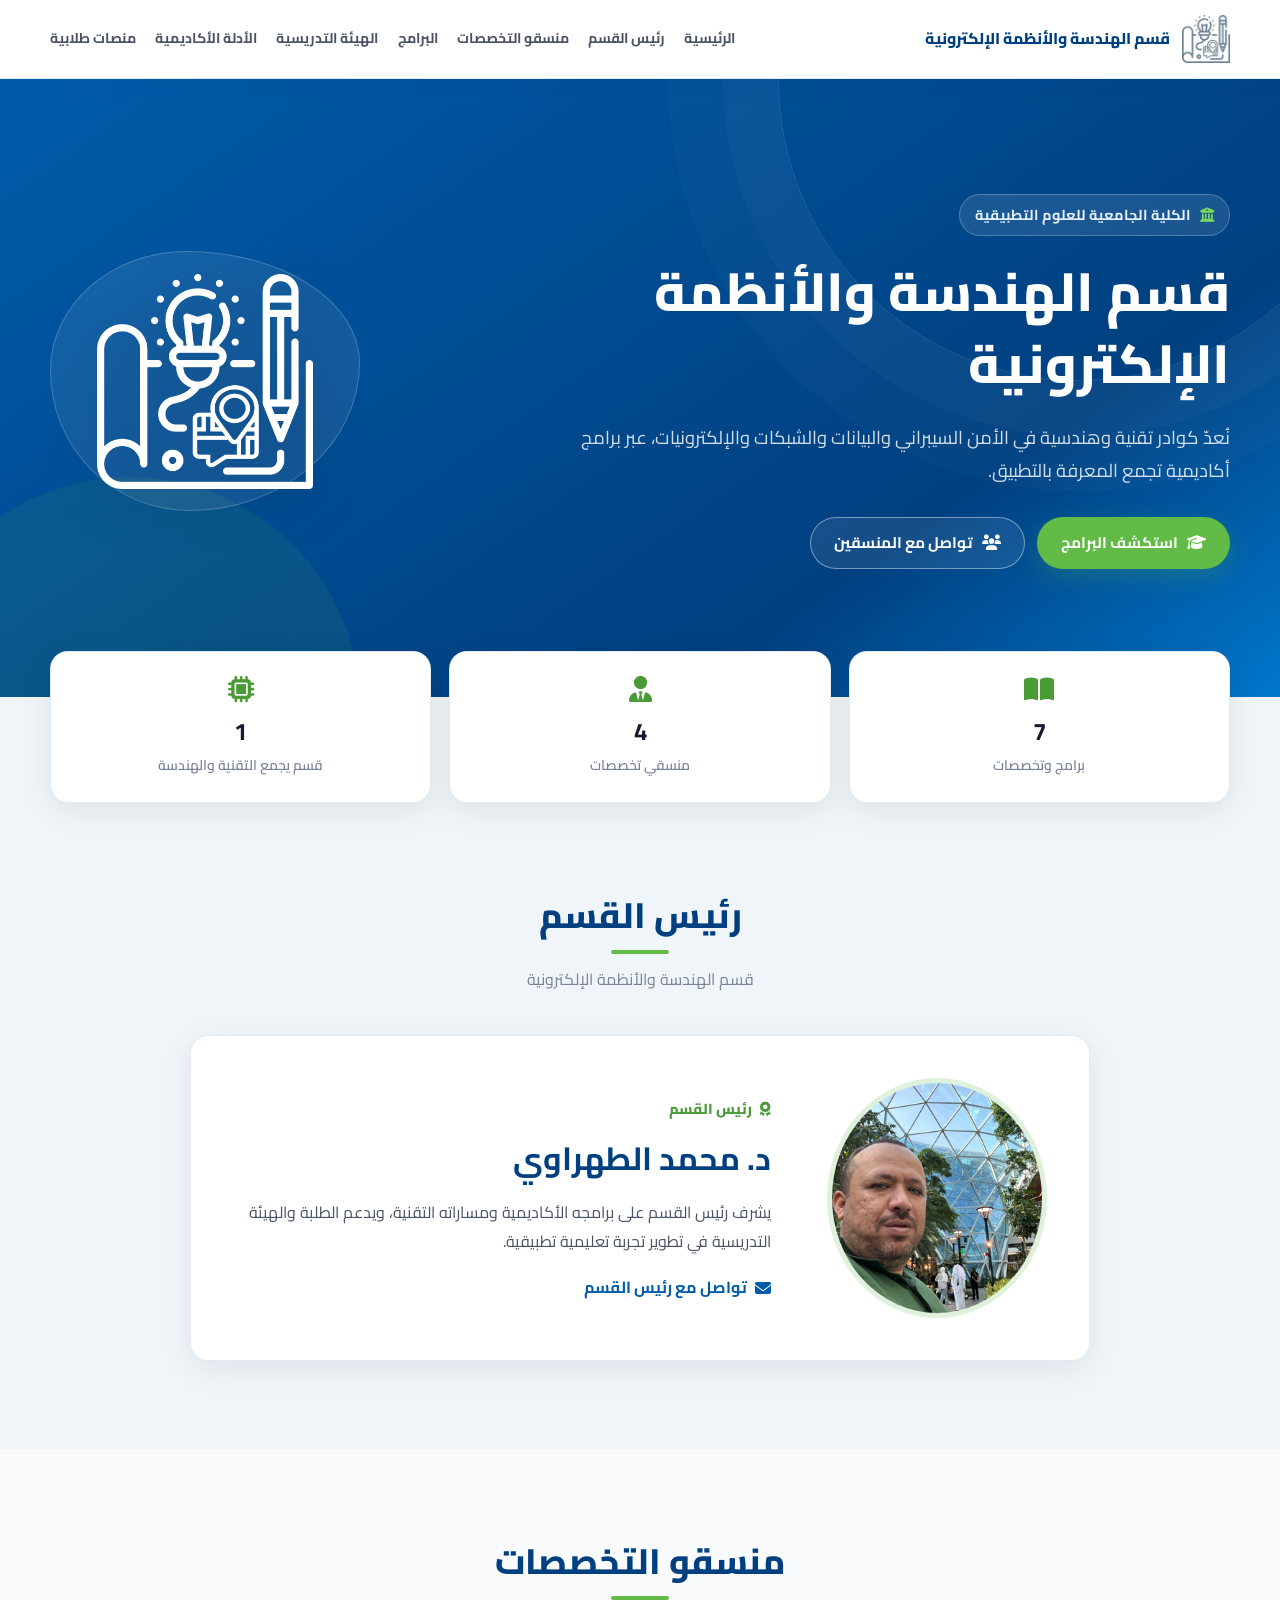
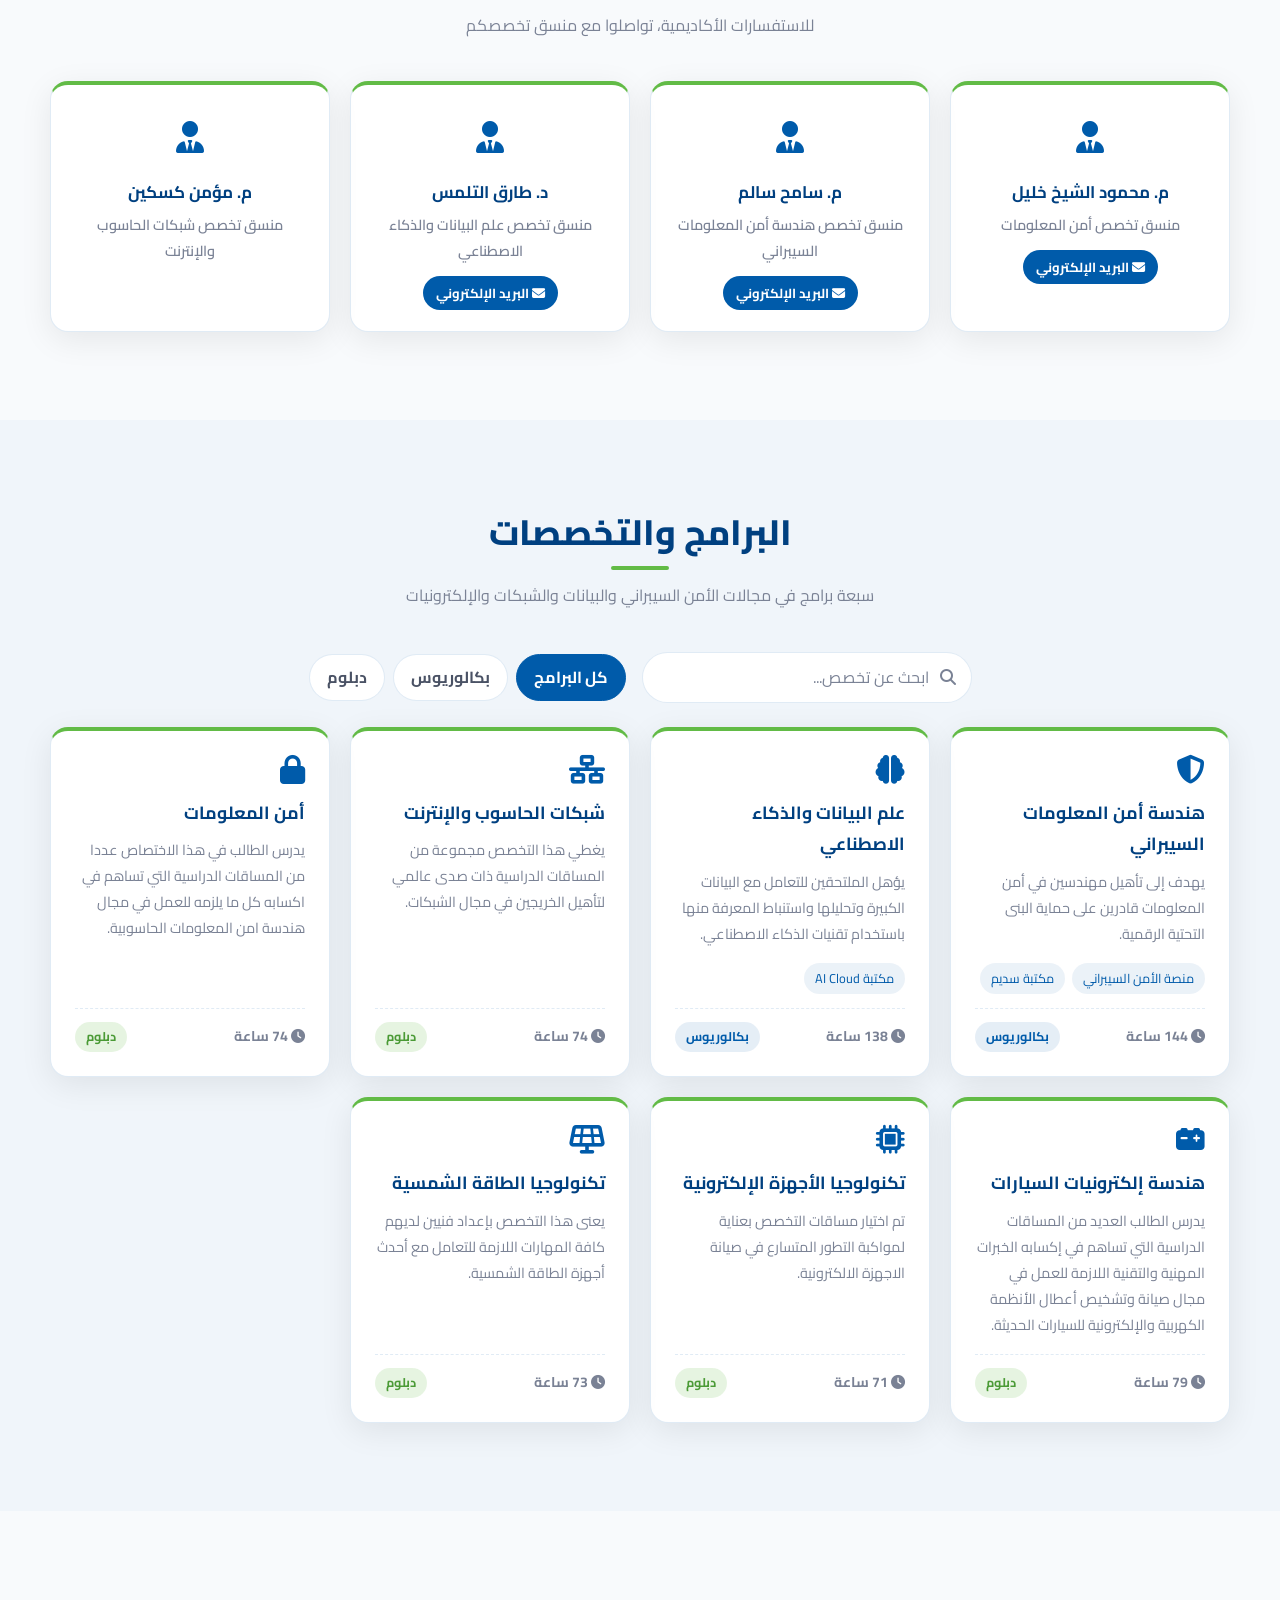
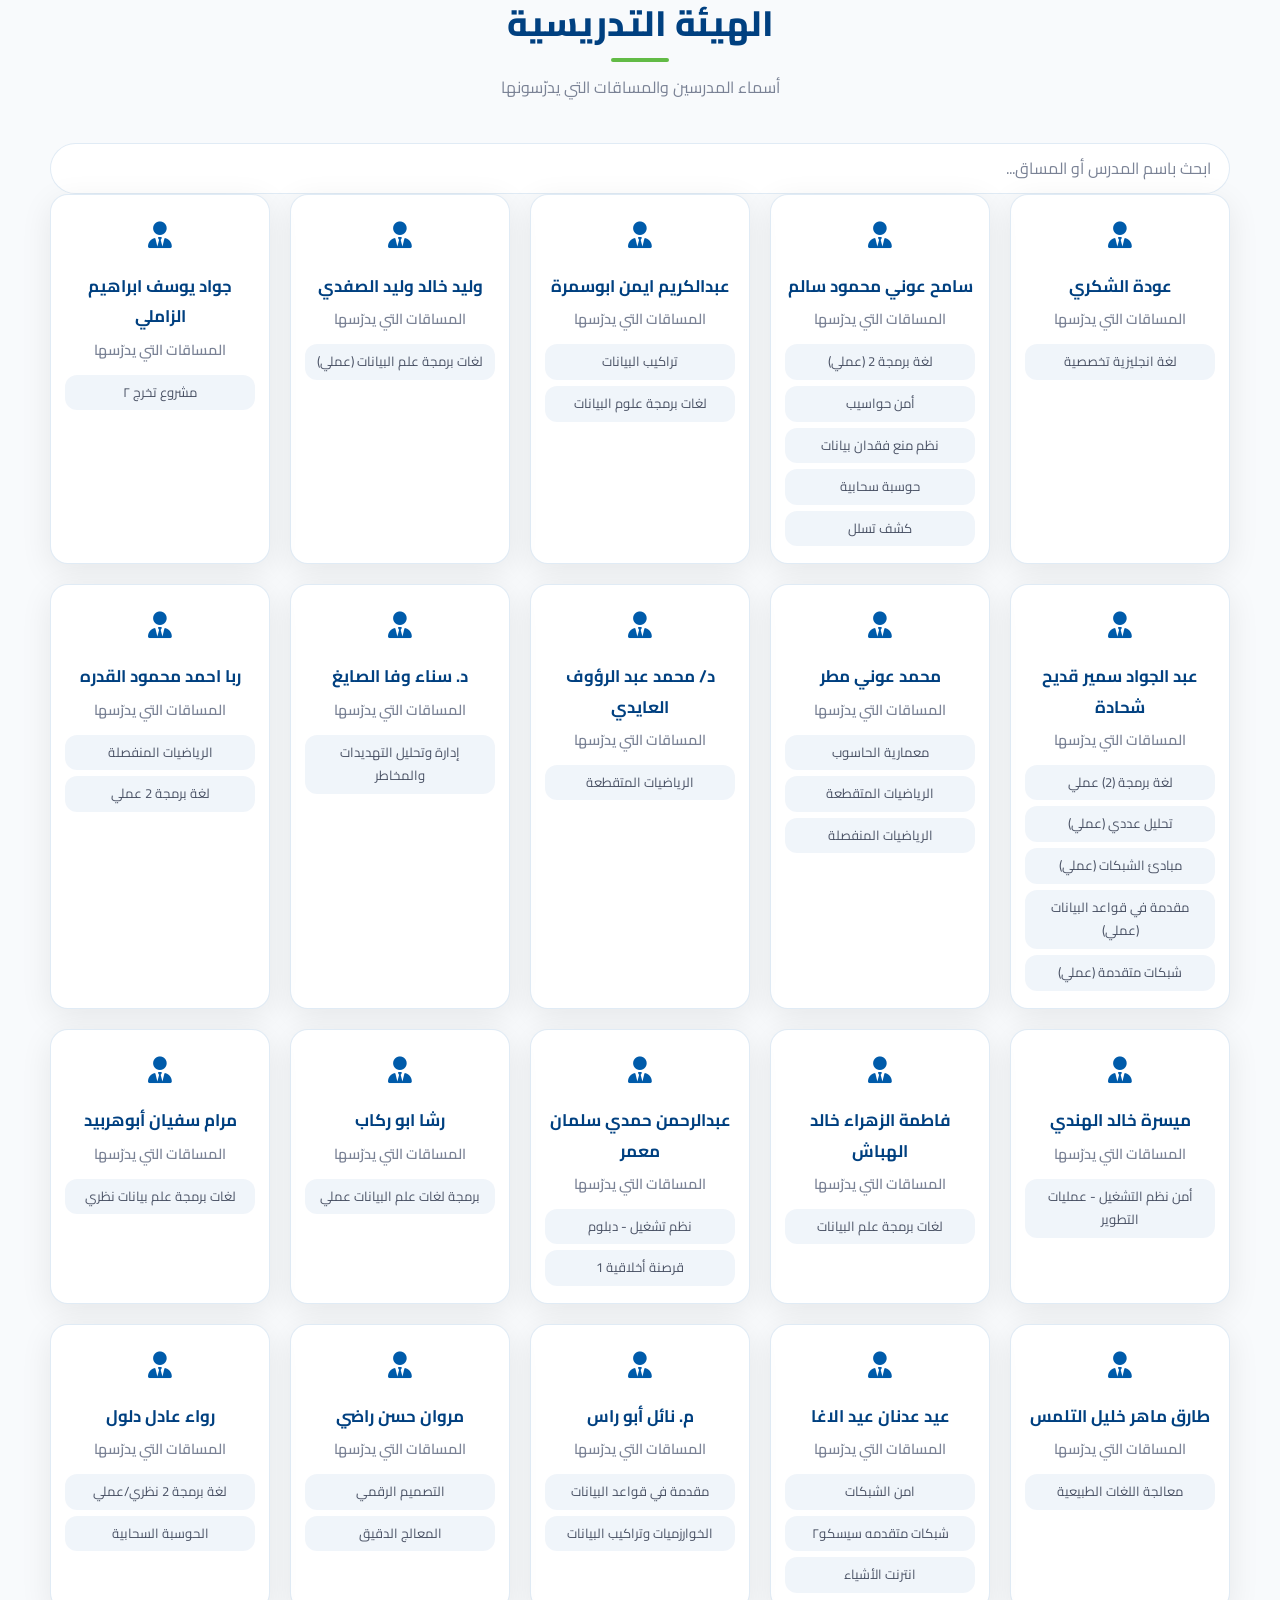
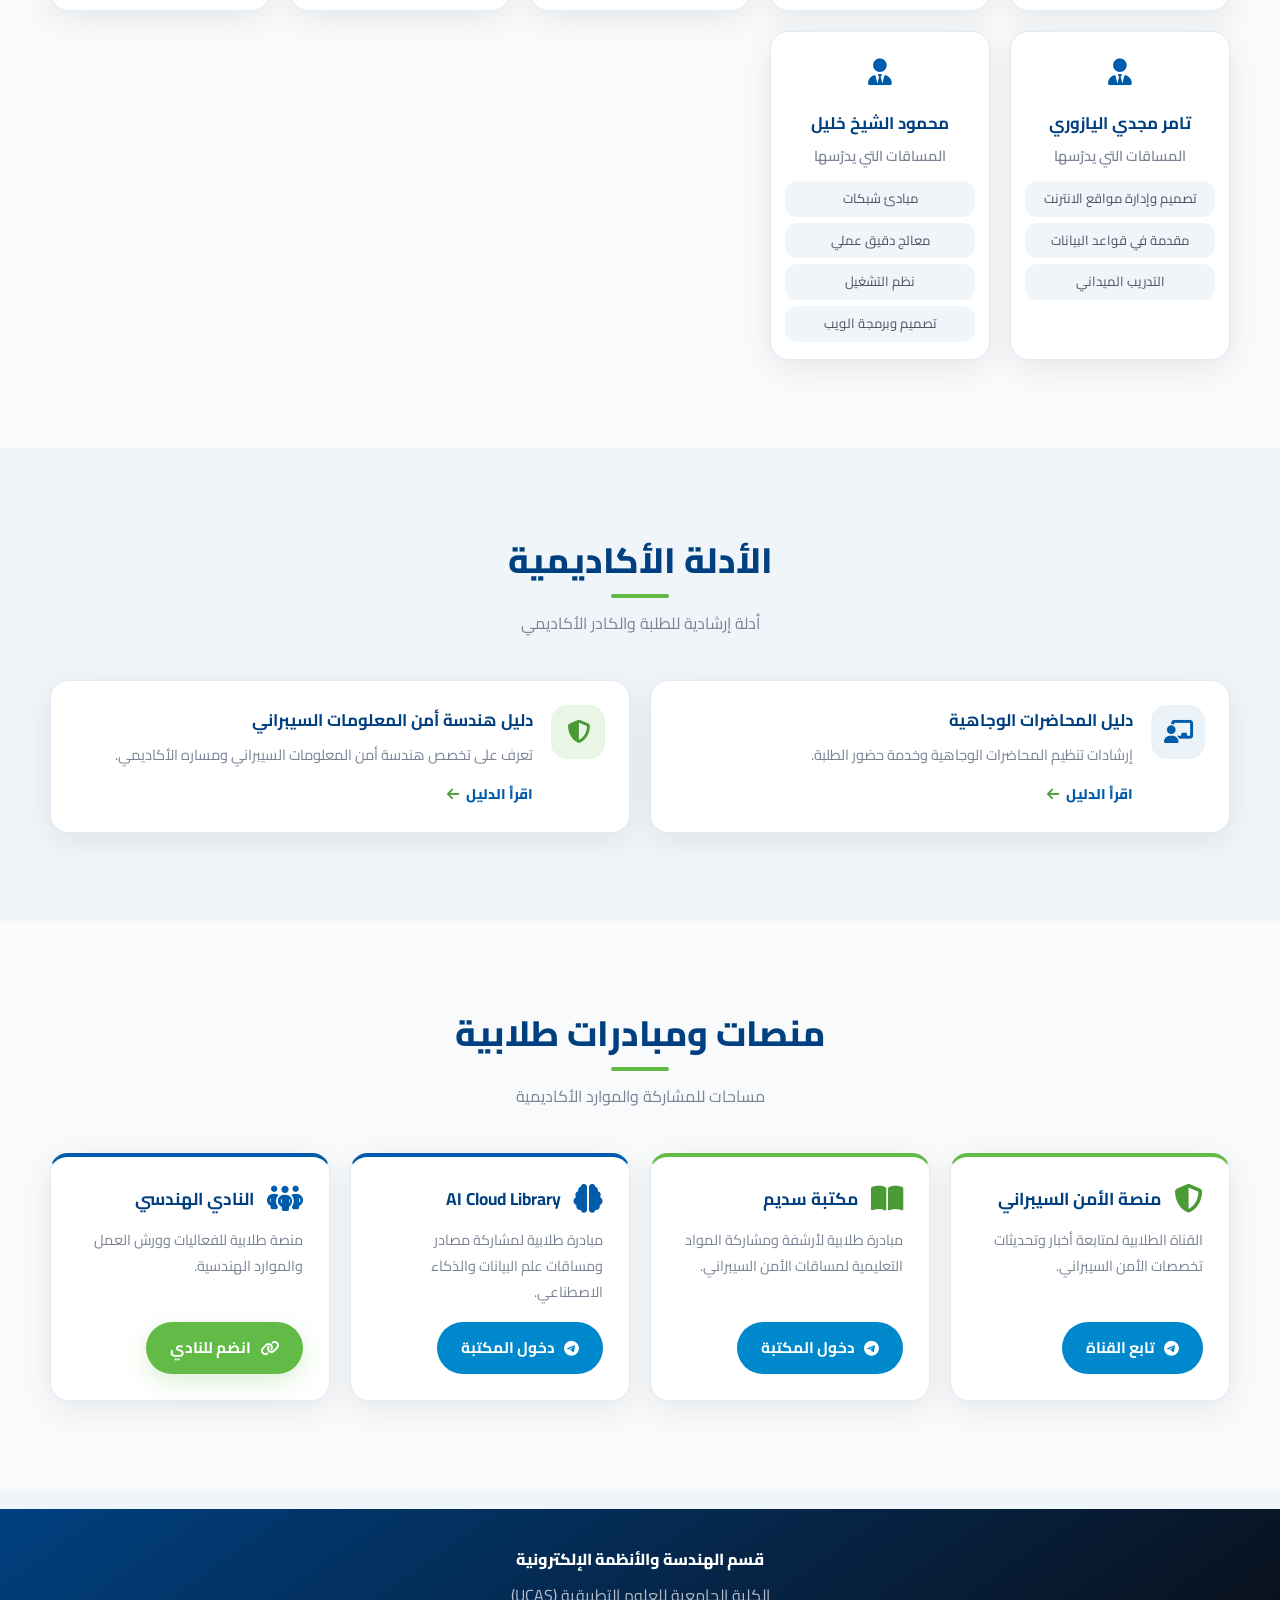
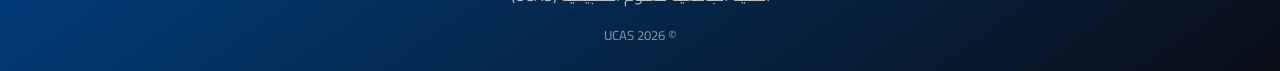
==== commit a068ae55: "changes on structure" ====
--- a/index.html
+++ b/index.html
@@ -11,12 +11,12 @@
     <link rel="preconnect" href="https://fonts.gstatic.com" crossorigin>
     <link href="https://fonts.googleapis.com/css2?family=Cairo:wght@300;400;600;700;800;900&display=swap" rel="stylesheet">
     <link rel="stylesheet" href="https://cdnjs.cloudflare.com/ajax/libs/font-awesome/6.5.1/css/all.min.css">
-    <link rel="stylesheet" href="style.css">
-    <link rel="icon" type="image/png" href="eng.png">
+    <link rel="stylesheet" href="css/style.css">
+    <link rel="icon" type="image/png" href="assets/images/department-logo.png">
     <meta property="og:type" content="website">
     <meta property="og:title" content="قسم الهندسة والأنظمة الإلكترونية | UCAS">
     <meta property="og:description" content="البرامج الأكاديمية والهيئة التدريسية ومنسقو تخصصات قسم الهندسة والأنظمة الإلكترونية.">
-    <meta property="og:image" content="eng.png">
+    <meta property="og:image" content="assets/images/department-logo.png">
 </head>
 
 <body>
@@ -25,7 +25,7 @@
         <nav class="navbar" aria-label="التنقل الرئيسي">
             <div class="container nav-flex">
                 <a href="#hero" class="logo">
-                    <img src="eng.png" alt="">
+                    <img src="assets/images/department-logo.png" alt="">
                     <span>قسم الهندسة والأنظمة الإلكترونية</span>
                 </a>
                 <ul class="nav-links" id="navLinks">
@@ -56,7 +56,7 @@
                     <a href="#coordinators" class="btn btn-outline"><i class="fas fa-users" aria-hidden="true"></i> تواصل مع المنسقين</a>
                 </div>
                 <div class="hero-graphic">
-                    <img src="eng.png" alt="شعار قسم الهندسة والأنظمة الإلكترونية" fetchpriority="high">
+                    <img src="assets/images/department-logo.png" alt="شعار قسم الهندسة والأنظمة الإلكترونية" fetchpriority="high">
                 </div>
             </div>
         </section>
@@ -88,7 +88,7 @@
                     <p>قسم الهندسة والأنظمة الإلكترونية</p>
                 </div>
                 <article class="chair-card">
-                    <img src="Dr.Mohammed-Altahrawi.jpeg" alt="الدكتور محمد الطهراوي، رئيس قسم الهندسة والأنظمة الإلكترونية" width="240" height="240" loading="lazy">
+                    <img src="assets/images/chairman-mohammed-altahrawi.jpeg" alt="الدكتور محمد الطهراوي، رئيس قسم الهندسة والأنظمة الإلكترونية" width="240" height="240" loading="lazy">
                     <div class="chair-content">
                         <span class="chair-label"><i class="fas fa-award" aria-hidden="true"></i> رئيس القسم</span>
                         <h3>د. محمد الطهراوي</h3>
@@ -151,7 +151,7 @@
                     <p>أدلة إرشادية للطلبة والكادر الأكاديمي</p>
                 </div>
                 <div class="guides-grid">
-                    <a class="guide-card" href="دليل_المحاضرات_الوجاهية.html">
+                    <a class="guide-card" href="guide/in-person-lectures.html">
                         <span class="guide-icon"><i class="fas fa-chalkboard-user" aria-hidden="true"></i></span>
                         <span class="guide-card-content">
                             <strong>دليل المحاضرات الوجاهية</strong>
@@ -159,7 +159,7 @@
                             <span class="guide-link">اقرأ الدليل <i class="fas fa-arrow-left" aria-hidden="true"></i></span>
                         </span>
                     </a>
-                    <a class="guide-card" href="دليل_هندسة_أمن_المعلومات_السيبراني.html">
+                    <a class="guide-card" href="guide/cybersecurity-engineering-guide.html">
                         <span class="guide-icon"><i class="fas fa-shield-halved" aria-hidden="true"></i></span>
                         <span class="guide-card-content">
                             <strong>دليل هندسة أمن المعلومات السيبراني</strong>
@@ -226,7 +226,7 @@
         </div>
     </div>
 
-    <script src="script.js"></script>
+    <script src="js/script.js"></script>
 </body>
 
 </html>
--- a/css/style.css
+++ b/css/style.css
@@ -0,0 +1,1436 @@
+:root {
+    --primary: #005baa;
+    --primary-light: #0077cc;
+    --primary-dark: #004080;
+    --accent: #62bb46;
+    --accent-light: #7bd45e;
+    --accent-dark: #4a9a35;
+    --bg: #f0f5fa;
+    --card-bg: #ffffff;
+    --text: #1a1a2e;
+    --text-light: #4a5265;
+    --text-muted: #7a8295;
+    --border: rgba(0, 91, 170, 0.12);
+    --shadow: 0 8px 32px rgba(0, 0, 0, 0.08);
+    --shadow-hover: 0 16px 48px rgba(0, 0, 0, 0.14);
+    --radius: 18px;
+    --radius-sm: 12px;
+    --transition: 0.3s ease;
+    --tg-color: #0088cc;
+}
+
+* {
+    box-sizing: border-box;
+    margin: 0;
+    padding: 0;
+}
+
+html {
+    scroll-behavior: smooth;
+    scroll-padding-top: 90px;
+}
+
+body {
+    background: var(--bg);
+    color: var(--text);
+    font-family: "Cairo", sans-serif;
+    line-height: 1.8;
+    -webkit-tap-highlight-color: transparent;
+}
+
+button,
+input {
+    font: inherit;
+}
+
+button,
+a {
+    -webkit-tap-highlight-color: transparent;
+}
+
+a {
+    color: inherit;
+    text-decoration: none;
+}
+
+img {
+    display: block;
+    max-width: 100%;
+}
+
+ul {
+    list-style: none;
+}
+
+:focus-visible {
+    outline: 3px solid var(--accent);
+    outline-offset: 3px;
+}
+
+.container {
+    width: min(1180px, calc(100% - 40px));
+    margin-inline: auto;
+}
+
+.skip-link {
+    position: fixed;
+    top: 12px;
+    right: 12px;
+    z-index: 3000;
+    padding: 10px 16px;
+    transform: translateY(-160%);
+    border-radius: var(--radius-sm);
+    background: var(--primary-dark);
+    color: #fff;
+}
+
+.skip-link:focus {
+    transform: translateY(0);
+}
+
+/* Navigation */
+.site-header {
+    position: sticky;
+    top: 0;
+    z-index: 1000;
+}
+
+.navbar {
+    border-bottom: 1px solid var(--border);
+    background: rgba(255, 255, 255, 0.96);
+    box-shadow: 0 4px 20px rgba(0, 64, 128, 0.06);
+    backdrop-filter: blur(14px);
+}
+
+.nav-flex {
+    display: flex;
+    min-height: 78px;
+    align-items: center;
+    justify-content: space-between;
+    gap: 24px;
+}
+
+.logo {
+    display: inline-flex;
+    flex-shrink: 0;
+    align-items: center;
+    gap: 12px;
+    color: var(--primary-dark);
+    font-size: 0.98rem;
+    font-weight: 800;
+}
+
+.logo img {
+    width: 48px;
+    height: 48px;
+    object-fit: contain;
+}
+
+.nav-links {
+    display: flex;
+    align-items: center;
+    gap: clamp(12px, 1.5vw, 22px);
+}
+
+.nav-links a {
+    position: relative;
+    display: block;
+    padding: 10px 0;
+    color: var(--text-light);
+    font-size: 0.88rem;
+    font-weight: 700;
+    transition: color var(--transition);
+}
+
+.nav-links a::after {
+    position: absolute;
+    right: 0;
+    bottom: 3px;
+    left: 0;
+    height: 2px;
+    transform: scaleX(0);
+    transform-origin: right;
+    background: var(--accent);
+    content: "";
+    transition: transform var(--transition);
+}
+
+.nav-links a:hover,
+.nav-links a:focus-visible {
+    color: var(--primary);
+}
+
+.nav-links a:hover::after,
+.nav-links a:focus-visible::after {
+    transform: scaleX(1);
+}
+
+.menu-toggle {
+    display: none;
+    width: 44px;
+    height: 44px;
+    align-items: center;
+    justify-content: center;
+    border: 1px solid var(--border);
+    border-radius: var(--radius-sm);
+    background: var(--card-bg);
+    color: var(--primary);
+    cursor: pointer;
+    font-size: 1.25rem;
+}
+
+/* Hero */
+.hero {
+    position: relative;
+    overflow: hidden;
+    padding: clamp(70px, 9vw, 118px) 0 clamp(80px, 10vw, 132px);
+    background: linear-gradient(145deg, var(--primary) 0%, var(--primary-dark) 72%, var(--primary-light) 100%);
+    color: #fff;
+}
+
+.hero::before,
+.hero::after {
+    position: absolute;
+    border-radius: 50%;
+    content: "";
+    pointer-events: none;
+}
+
+.hero::before {
+    top: -300px;
+    right: -100px;
+    width: 600px;
+    height: 600px;
+    border: 1px solid rgba(255, 255, 255, 0.12);
+    box-shadow: 0 0 0 55px rgba(255, 255, 255, 0.025), 0 0 0 110px rgba(255, 255, 255, 0.02);
+}
+
+.hero::after {
+    bottom: -240px;
+    left: -100px;
+    width: 460px;
+    height: 460px;
+    background: rgba(98, 187, 70, 0.09);
+}
+
+.hero-flex {
+    position: relative;
+    z-index: 1;
+    display: flex;
+    align-items: center;
+    justify-content: space-between;
+    gap: 56px;
+}
+
+.hero-content {
+    flex: 1 1 620px;
+}
+
+.hero-eyebrow {
+    display: inline-flex;
+    align-items: center;
+    gap: 9px;
+    margin-bottom: 20px;
+    padding: 7px 15px;
+    border: 1px solid rgba(255, 255, 255, 0.24);
+    border-radius: 50px;
+    background: rgba(255, 255, 255, 0.1);
+    color: #e7f2ff;
+    font-size: 0.9rem;
+    font-weight: 700;
+}
+
+.hero-eyebrow i {
+    color: var(--accent-light);
+}
+
+.hero h1 {
+    max-width: 760px;
+    margin-bottom: 20px;
+    font-size: clamp(2rem, 4.5vw, 3.35rem);
+    font-weight: 800;
+    line-height: 1.35;
+}
+
+.hero p {
+    max-width: 700px;
+    margin-bottom: 30px;
+    color: rgba(255, 255, 255, 0.82);
+    font-size: clamp(1rem, 1.8vw, 1.15rem);
+}
+
+.hero-graphic {
+    display: flex;
+    flex: 0 1 310px;
+    align-items: center;
+    justify-content: center;
+    min-width: 220px;
+    min-height: 260px;
+    border: 1px solid rgba(255, 255, 255, 0.2);
+    border-radius: 44% 56% 55% 45% / 46% 43% 57% 54%;
+    background: rgba(255, 255, 255, 0.08);
+    animation: float 5s ease-in-out infinite;
+}
+
+.hero-graphic img {
+    width: min(70%, 230px);
+    filter: brightness(0) invert(1) drop-shadow(0 12px 24px rgba(0, 0, 0, 0.18));
+}
+
+@keyframes float {
+    0%, 100% { transform: translateY(0); }
+    50% { transform: translateY(-10px); }
+}
+
+.btn {
+    display: inline-flex;
+    min-height: 48px;
+    align-items: center;
+    justify-content: center;
+    gap: 9px;
+    padding: 11px 23px;
+    border: 1px solid transparent;
+    border-radius: 50px;
+    cursor: pointer;
+    font-size: 0.96rem;
+    font-weight: 700;
+    transition: transform var(--transition), background var(--transition), box-shadow var(--transition);
+}
+
+.btn:hover {
+    transform: translateY(-2px);
+}
+
+.btn-primary {
+    background: var(--accent);
+    box-shadow: 0 8px 24px rgba(98, 187, 70, 0.22);
+    color: #fff;
+}
+
+.btn-primary:hover {
+    background: var(--accent-dark);
+}
+
+.btn-outline {
+    margin-inline-start: 8px;
+    border-color: rgba(255, 255, 255, 0.42);
+    background: rgba(255, 255, 255, 0.08);
+    color: #fff;
+}
+
+.btn-outline:hover {
+    background: rgba(255, 255, 255, 0.16);
+}
+
+/* Overview statistics */
+.stats {
+    position: relative;
+    z-index: 2;
+    margin-top: -46px;
+}
+
+.stats-grid {
+    display: grid;
+    grid-template-columns: repeat(3, minmax(0, 1fr));
+    gap: 18px;
+}
+
+.stat-card {
+    padding: 24px 16px;
+    border: 1px solid var(--border);
+    border-radius: var(--radius);
+    background: var(--card-bg);
+    box-shadow: var(--shadow);
+    text-align: center;
+    transition: transform var(--transition), box-shadow var(--transition);
+}
+
+.stat-card:hover {
+    transform: translateY(-4px);
+    box-shadow: var(--shadow-hover);
+}
+
+.stat-card i {
+    margin-bottom: 8px;
+    color: var(--accent-dark);
+    font-size: 1.65rem;
+}
+
+.stat-card h3 {
+    color: var(--primary);
+    font-size: 1.8rem;
+    font-weight: 800;
+    line-height: 1.4;
+}
+
+.stat-card p {
+    color: var(--text-muted);
+    font-size: 0.87rem;
+    font-weight: 600;
+}
+
+/* Shared sections and cards */
+.section {
+    padding: clamp(58px, 7vw, 88px) 0;
+}
+
+.section-alt {
+    background: rgba(255, 255, 255, 0.56);
+}
+
+.section-title {
+    margin-bottom: 42px;
+    text-align: center;
+}
+
+.section-title h2 {
+    position: relative;
+    display: inline-block;
+    padding-bottom: 13px;
+    color: var(--primary-dark);
+    font-size: clamp(1.65rem, 3vw, 2.2rem);
+    font-weight: 800;
+    line-height: 1.4;
+}
+
+.section-title h2::after {
+    position: absolute;
+    right: 50%;
+    bottom: 0;
+    width: 58px;
+    height: 4px;
+    transform: translateX(50%);
+    border-radius: 2px;
+    background: var(--accent);
+    content: "";
+}
+
+.section-title p {
+    margin-top: 11px;
+    color: var(--text-muted);
+    font-size: 1rem;
+}
+
+.about-text {
+    padding: clamp(24px, 4vw, 42px);
+    border: 1px solid var(--border);
+    border-right: 5px solid var(--accent);
+    border-radius: var(--radius);
+    background: var(--card-bg);
+    box-shadow: var(--shadow);
+}
+
+.about-text h3 {
+    margin-bottom: 16px;
+    color: var(--primary);
+    font-size: 1.4rem;
+}
+
+.about-text p {
+    margin-bottom: 14px;
+    color: var(--text-light);
+    text-align: justify;
+}
+
+.about-text .about-signoff {
+    color: var(--primary);
+    font-weight: 800;
+}
+
+.dean-signature {
+    display: flex;
+    align-items: center;
+    gap: 16px;
+    margin-top: 22px;
+    padding-top: 20px;
+    border-top: 1px solid var(--border);
+}
+
+.dean-signature img {
+    width: 76px;
+    height: 76px;
+    flex: 0 0 auto;
+    border: 3px solid rgba(98, 187, 70, 0.22);
+    border-radius: 50%;
+    object-fit: cover;
+}
+
+.dean-signature h4 {
+    color: var(--primary-dark);
+    font-size: 1.05rem;
+}
+
+.dean-signature span {
+    color: var(--text-muted);
+    font-size: 0.9rem;
+}
+
+.chair-card {
+    display: grid;
+    grid-template-columns: 220px minmax(0, 1fr);
+    align-items: center;
+    gap: clamp(24px, 5vw, 56px);
+    max-width: 900px;
+    margin-inline: auto;
+    padding: clamp(22px, 4vw, 42px);
+    border: 1px solid var(--border);
+    border-radius: var(--radius);
+    background: var(--card-bg);
+    box-shadow: var(--shadow);
+}
+
+.chair-card > img {
+    width: 220px;
+    aspect-ratio: 1;
+    border: 5px solid rgba(98, 187, 70, 0.2);
+    border-radius: 50%;
+    object-fit: cover;
+    object-position: center 30%;
+}
+
+.chair-label {
+    display: inline-flex;
+    align-items: center;
+    gap: 8px;
+    margin-bottom: 8px;
+    color: var(--accent-dark);
+    font-size: 0.9rem;
+    font-weight: 800;
+}
+
+.chair-content h3 {
+    margin-bottom: 10px;
+    color: var(--primary-dark);
+    font-size: clamp(1.5rem, 3vw, 2rem);
+}
+
+.chair-content > p {
+    margin-bottom: 18px;
+    color: var(--text-light);
+}
+
+.chair-email {
+    display: inline-flex;
+    align-items: center;
+    gap: 8px;
+    color: var(--primary);
+    font-weight: 700;
+}
+
+.chair-email:hover {
+    color: var(--accent-dark);
+}
+
+.section-alt .stat-card,
+.section-alt .guide-card {
+    background: var(--card-bg);
+}
+
+/* Academic staff */
+.deg-btn {
+    border: 1px solid var(--border);
+    background: var(--card-bg);
+    color: var(--text-light);
+    cursor: pointer;
+    font-weight: 700;
+    transition: color var(--transition), background var(--transition), border-color var(--transition);
+}
+
+.deg-btn.active,
+.deg-btn:hover {
+    border-color: var(--primary);
+    background: var(--primary);
+    color: #fff;
+}
+
+.key-staff-grid,
+.staff-cards-grid,
+.programs-grid,
+.init-grid {
+    display: grid;
+    gap: 20px;
+}
+
+.key-staff-grid {
+    grid-template-columns: repeat(auto-fill, minmax(260px, 1fr));
+}
+
+.staff-cards-grid {
+    grid-template-columns: repeat(auto-fill, minmax(185px, 1fr));
+}
+
+.key-staff-card,
+.staff-card {
+    border: 1px solid var(--border);
+    border-radius: var(--radius);
+    background: var(--card-bg);
+    box-shadow: var(--shadow);
+    text-align: center;
+    transition: transform var(--transition), box-shadow var(--transition);
+}
+
+.key-staff-card:hover,
+.staff-card:hover {
+    transform: translateY(-3px);
+    box-shadow: var(--shadow-hover);
+}
+
+.key-staff-card .staff-icon,
+.staff-card .staff-icon {
+    margin-bottom: 10px;
+    color: var(--primary);
+    font-size: 2rem;
+}
+
+.key-staff-card h4,
+.staff-card h4 {
+    margin-bottom: 5px;
+    color: var(--primary-dark);
+}
+
+.key-staff-card h3,
+.staff-card h3 {
+    margin-bottom: 5px;
+    color: var(--primary-dark);
+    font-size: 1.05rem;
+}
+
+.key-staff-card .staff-role,
+.staff-card .staff-role {
+    color: var(--text-muted);
+    font-size: 0.9rem;
+    font-weight: 600;
+}
+
+.key-staff-card {
+    padding: 24px;
+    border-top: 4px solid var(--accent);
+}
+
+.key-staff-card .staff-role {
+    margin-bottom: 14px;
+}
+
+.key-staff-card .staff-link {
+    padding: 5px 13px;
+    border-radius: 50px;
+    color: #fff;
+    font-size: 0.82rem;
+    font-weight: 700;
+}
+
+.key-staff-card .staff-link.email {
+    background: var(--primary);
+}
+
+.key-staff-card > .staff-link {
+    align-self: center;
+    margin-top: 12px;
+}
+
+.staff-card {
+    padding: 17px 14px;
+}
+
+.staff-card .staff-icon {
+    font-size: 1.7rem;
+}
+
+.staff-card .staff-role {
+    margin: 5px 0 12px;
+}
+
+.staff-courses {
+    display: grid;
+    gap: 6px;
+    margin-top: 8px;
+    padding: 0;
+    list-style: none;
+}
+
+.staff-courses li {
+    padding: 6px 9px;
+    border-radius: var(--radius-sm);
+    background: rgba(0, 91, 170, 0.06);
+    color: var(--text-light);
+    font-size: 0.82rem;
+}
+
+.search-field {
+    width: min(100%, 420px);
+    margin: 0 auto 24px;
+}
+
+.search-field input,
+.search-box input {
+    width: 100%;
+    min-height: 48px;
+    border: 1px solid var(--border);
+    border-radius: 50px;
+    background: var(--card-bg);
+    color: var(--text);
+}
+
+.search-field input {
+    padding: 10px 18px;
+}
+
+.search-field input::placeholder,
+.search-box input::placeholder {
+    color: var(--text-muted);
+}
+
+.visually-hidden {
+    display: none;
+}
+
+.plan-table th {
+    padding: 12px;
+    background: var(--primary);
+    color: #fff;
+    font-weight: 700;
+    text-align: right;
+}
+
+.plan-table td {
+    padding: 11px 12px;
+    border-bottom: 1px solid var(--border);
+    text-align: right;
+}
+
+.plan-table tr:nth-child(even) td {
+    background: #f6f9fc;
+}
+
+.plan-table tr:hover td {
+    background: #e9f3fb;
+}
+
+.degree-filters {
+    display: flex;
+    flex-wrap: wrap;
+    justify-content: center;
+    gap: 8px;
+}
+
+/* Programs */
+.search-filter-row {
+    display: flex;
+    flex-wrap: wrap;
+    align-items: center;
+    justify-content: center;
+    gap: 16px;
+    margin-bottom: 24px;
+}
+
+.search-box {
+    position: relative;
+    width: min(100%, 330px);
+}
+
+.search-box input {
+    padding: 10px 42px 10px 16px;
+}
+
+.search-box i {
+    position: absolute;
+    top: 50%;
+    right: 16px;
+    transform: translateY(-50%);
+    color: var(--text-muted);
+}
+
+.search-box input:focus,
+.search-field input:focus {
+    border-color: var(--primary-light);
+    outline: 3px solid rgba(0, 91, 170, 0.12);
+}
+
+.empty-state {
+    grid-column: 1 / -1;
+    color: var(--text-muted);
+    text-align: center;
+}
+
+.degree-filters {
+    gap: 8px;
+}
+
+.deg-btn {
+    padding: 8px 17px;
+    border-radius: 50px;
+}
+
+.programs-grid {
+    grid-template-columns: repeat(auto-fill, minmax(270px, 1fr));
+    align-items: stretch;
+}
+
+.prog-card {
+    display: flex;
+    flex-direction: column;
+    padding: 24px;
+    border: 1px solid var(--border);
+    border-top: 4px solid var(--accent);
+    border-radius: var(--radius);
+    background: var(--card-bg);
+    box-shadow: var(--shadow);
+    cursor: pointer;
+    transition: transform var(--transition), box-shadow var(--transition);
+}
+
+.prog-card:hover {
+    transform: translateY(-4px);
+    box-shadow: var(--shadow-hover);
+}
+
+.prog-card .icon {
+    margin-bottom: 13px;
+    color: var(--primary);
+    font-size: 1.8rem;
+}
+
+.prog-card h3 {
+    margin-bottom: 9px;
+    color: var(--primary-dark);
+    font-size: 1.1rem;
+}
+
+.prog-card > p {
+    margin-bottom: 16px;
+    color: var(--text-muted);
+    font-size: 0.9rem;
+}
+
+.prog-card .meta {
+    display: flex;
+    align-items: center;
+    justify-content: space-between;
+    gap: 10px;
+    margin-top: auto;
+    padding-top: 13px;
+    border-top: 1px dashed var(--border);
+    color: var(--text-muted);
+    font-size: 0.88rem;
+    font-weight: 700;
+}
+
+.badge {
+    padding: 4px 11px;
+    border-radius: 50px;
+    font-size: 0.79rem;
+    font-weight: 700;
+}
+
+.badge-bs {
+    background: rgba(0, 91, 170, 0.1);
+    color: var(--primary);
+}
+
+.badge-dip {
+    background: rgba(98, 187, 70, 0.16);
+    color: var(--accent-dark);
+}
+
+.prog-links {
+    display: flex;
+    flex-wrap: wrap;
+    gap: 7px;
+    margin: 0 0 14px;
+}
+
+.prog-link {
+    padding: 4px 11px;
+    border-radius: 50px;
+    background: rgba(0, 91, 170, 0.08);
+    color: var(--primary);
+    font-size: 0.8rem;
+}
+
+.prog-link:hover {
+    background: var(--primary);
+    color: #fff;
+}
+
+/* Student resources */
+.guides-grid {
+    display: grid;
+    grid-template-columns: repeat(2, minmax(0, 1fr));
+    gap: 20px;
+}
+
+.guide-card {
+    display: flex;
+    min-width: 0;
+    align-items: flex-start;
+    gap: 18px;
+    padding: 24px;
+    border: 1px solid var(--border);
+    border-radius: var(--radius);
+    background: var(--card-bg);
+    box-shadow: var(--shadow);
+    transition: transform var(--transition), box-shadow var(--transition), border-color var(--transition);
+}
+
+.guide-card:hover {
+    transform: translateY(-4px);
+    border-color: rgba(98, 187, 70, 0.6);
+    box-shadow: var(--shadow-hover);
+}
+
+.guide-icon {
+    display: grid;
+    width: 54px;
+    height: 54px;
+    flex: 0 0 auto;
+    place-items: center;
+    border-radius: 16px;
+    background: rgba(0, 91, 170, 0.08);
+    color: var(--primary);
+    font-size: 1.45rem;
+}
+
+.guide-card:nth-child(2) .guide-icon {
+    background: rgba(98, 187, 70, 0.14);
+    color: var(--accent-dark);
+}
+
+.guide-card-content {
+    display: flex;
+    min-width: 0;
+    flex-direction: column;
+    align-items: flex-start;
+    gap: 7px;
+}
+
+.guide-card-content strong {
+    color: var(--primary-dark);
+    font-size: 1.05rem;
+    overflow-wrap: anywhere;
+}
+
+.guide-card-content > span:not(.guide-link) {
+    color: var(--text-muted);
+    font-size: 0.91rem;
+}
+
+.guide-link {
+    margin-top: 7px;
+    color: var(--primary);
+    font-size: 0.88rem;
+    font-weight: 800;
+}
+
+.guide-link i {
+    margin-right: 4px;
+    color: var(--accent-dark);
+}
+
+/* Student initiatives */
+.btn-tg {
+    background: var(--tg-color);
+    color: #fff;
+}
+
+.btn-tg:hover {
+    background: #0077b5;
+}
+
+.init-grid {
+    grid-template-columns: repeat(auto-fit, minmax(245px, 1fr));
+}
+
+.init-card {
+    display: flex;
+    flex-direction: column;
+    padding: 26px;
+    border: 1px solid var(--border);
+    border-top: 4px solid var(--accent);
+    border-radius: var(--radius);
+    background: var(--card-bg);
+    box-shadow: var(--shadow);
+    transition: transform var(--transition), box-shadow var(--transition);
+}
+
+.init-card:hover {
+    transform: translateY(-4px);
+    box-shadow: var(--shadow-hover);
+}
+
+.init-card.eng,
+.init-card.ai {
+    border-top-color: var(--primary);
+}
+
+.init-card.cyber,
+.init-card.sadeem {
+    border-top-color: var(--accent);
+}
+
+.init-header {
+    display: flex;
+    align-items: center;
+    gap: 13px;
+    margin-bottom: 13px;
+}
+
+.init-header i {
+    color: var(--primary);
+    font-size: 1.8rem;
+}
+
+.init-card.cyber .init-header i,
+.init-card.sadeem .init-header i {
+    color: var(--accent-dark);
+}
+
+.init-card h3 {
+    color: var(--primary-dark);
+    font-size: 1.08rem;
+}
+
+.init-card p {
+    flex: 1;
+    margin-bottom: 18px;
+    color: var(--text-muted);
+    font-size: 0.9rem;
+}
+
+.init-card .btn {
+    align-self: flex-start;
+}
+
+/* Footer */
+footer {
+    margin-top: 20px;
+    padding: 36px 0 24px;
+    background: linear-gradient(145deg, var(--primary-dark), #0a0e17);
+    color: rgba(255, 255, 255, 0.7);
+    text-align: center;
+}
+
+footer .copyright {
+    margin-bottom: 7px;
+    color: #fff;
+    font-size: 1rem;
+    font-weight: 800;
+}
+
+.footer-year {
+    margin-top: 14px;
+    color: rgba(255, 255, 255, 0.52);
+    font-size: 0.82rem;
+}
+
+/* Back to top and program dialog */
+.scroll-top-btn {
+    position: fixed;
+    right: 24px;
+    bottom: 24px;
+    z-index: 900;
+    display: grid;
+    width: 46px;
+    height: 46px;
+    place-items: center;
+    border: 0;
+    border-radius: 50%;
+    background: var(--primary);
+    box-shadow: var(--shadow);
+    color: #fff;
+    cursor: pointer;
+    font-size: 1.05rem;
+    opacity: 0;
+    visibility: hidden;
+    transition: opacity var(--transition), background var(--transition), visibility var(--transition);
+}
+
+.scroll-top-btn.show {
+    opacity: 1;
+    visibility: visible;
+}
+
+.scroll-top-btn:hover {
+    background: var(--accent-dark);
+}
+
+.modal {
+    position: fixed;
+    inset: 0;
+    z-index: 2000;
+    display: flex;
+    align-items: center;
+    justify-content: center;
+    padding: 20px;
+    background: rgba(10, 14, 23, 0.64);
+    opacity: 0;
+    pointer-events: none;
+    transition: opacity var(--transition);
+}
+
+.modal.show {
+    opacity: 1;
+    pointer-events: auto;
+}
+
+.modal-content {
+    width: min(800px, 100%);
+    max-height: 85vh;
+    overflow-y: auto;
+    padding: 24px;
+    transform: translateY(14px);
+    border: 1px solid var(--border);
+    border-radius: var(--radius);
+    background: var(--card-bg);
+    box-shadow: var(--shadow-hover);
+    transition: transform var(--transition);
+}
+
+.modal.show .modal-content {
+    transform: translateY(0);
+}
+
+.modal-header {
+    display: flex;
+    align-items: center;
+    justify-content: space-between;
+    gap: 14px;
+    margin-bottom: 16px;
+    padding-bottom: 14px;
+    border-bottom: 1px solid var(--border);
+}
+
+.modal-header h3 {
+    color: var(--primary-dark);
+    font-size: 1.25rem;
+}
+
+.modal-close {
+    width: 40px;
+    height: 40px;
+    flex: 0 0 auto;
+    border: 0;
+    border-radius: 50%;
+    background: rgba(0, 91, 170, 0.07);
+    color: var(--text-muted);
+    cursor: pointer;
+    font-size: 1.6rem;
+    line-height: 1;
+}
+
+.modal-close:hover {
+    background: rgba(98, 187, 70, 0.14);
+    color: var(--accent-dark);
+}
+
+.modal-tabs {
+    display: flex;
+    flex-wrap: wrap;
+    gap: 8px;
+    margin-bottom: 16px;
+    padding-bottom: 12px;
+    border-bottom: 1px solid var(--border);
+}
+
+.modal-tab {
+    padding: 7px 16px;
+    border: 0;
+    border-radius: 50px;
+    background: #eef3f8;
+    color: var(--text-light);
+    cursor: pointer;
+    font-weight: 700;
+}
+
+.modal-tab.active {
+    background: var(--primary);
+    color: #fff;
+}
+
+.modal-body {
+    padding: 10px 0;
+}
+
+.center-text {
+    text-align: center;
+}
+
+.tab-pane {
+    display: none;
+    animation: fade-in 0.25s ease;
+}
+
+.tab-pane.active {
+    display: block;
+}
+
+.plan-table-container {
+    overflow-x: auto;
+    margin-top: 14px;
+}
+
+.plan-table {
+    width: 100%;
+    border-collapse: collapse;
+    background: var(--card-bg);
+}
+
+.plan-table td {
+    font-size: 0.92rem;
+}
+
+.plan-table td:first-child {
+    color: var(--primary);
+    font-weight: 700;
+}
+
+@keyframes fade-in {
+    from { transform: translateY(6px); opacity: 0; }
+    to { transform: translateY(0); opacity: 1; }
+}
+
+@media (max-width: 1050px) {
+    .menu-toggle {
+        display: inline-flex;
+    }
+
+    .nav-links {
+        position: absolute;
+        top: 100%;
+        right: 0;
+        left: 0;
+        display: none;
+        align-items: stretch;
+        padding: 12px 20px 18px;
+        border-bottom: 1px solid var(--border);
+        background: var(--card-bg);
+        box-shadow: var(--shadow);
+    }
+
+    .nav-links.active {
+        display: flex;
+        flex-direction: column;
+        gap: 0;
+    }
+
+    .nav-links a {
+        padding: 10px 4px;
+    }
+
+    .nav-links a::after {
+        display: none;
+    }
+
+    .hero-flex {
+        gap: 32px;
+    }
+
+    .hero-graphic {
+        flex-basis: 250px;
+        min-width: 200px;
+        min-height: 220px;
+    }
+}
+
+@media (max-width: 760px) {
+    .container {
+        width: min(100% - 32px, 600px);
+    }
+
+    .nav-flex {
+        min-height: 68px;
+    }
+
+    .logo {
+        gap: 8px;
+        font-size: 0.85rem;
+    }
+
+    .logo img {
+        width: 42px;
+        height: 42px;
+    }
+
+    .hero {
+        padding: 66px 0 82px;
+    }
+
+    .hero-flex {
+        flex-direction: column-reverse;
+        gap: 30px;
+        text-align: center;
+    }
+
+    .chair-card {
+        grid-template-columns: 1fr;
+        justify-items: center;
+        gap: 20px;
+        text-align: center;
+    }
+
+    .chair-card > img {
+        width: min(210px, 65vw);
+    }
+
+    .hero-content {
+        flex-basis: auto;
+    }
+
+    .hero-graphic {
+        width: 190px;
+        min-width: 0;
+        min-height: 165px;
+        flex-basis: 165px;
+    }
+
+    .hero-graphic img {
+        width: 68%;
+    }
+
+    .hero p {
+        margin-inline: auto;
+    }
+
+    .stats {
+        margin-top: -32px;
+    }
+
+    .stats-grid {
+        grid-template-columns: repeat(2, minmax(0, 1fr));
+        gap: 12px;
+    }
+
+    .stat-card {
+        padding: 17px 10px;
+    }
+
+    .stat-card h3 {
+        font-size: 1.55rem;
+    }
+
+    .stat-card p {
+        font-size: 0.8rem;
+    }
+
+    .section-title {
+        margin-bottom: 30px;
+    }
+
+    .guides-grid {
+        grid-template-columns: repeat(2, minmax(0, 1fr));
+    }
+
+    .about-text {
+        padding: 22px 18px;
+    }
+
+    .about-text p {
+        text-align: start;
+    }
+
+    .key-staff-grid {
+        grid-template-columns: repeat(auto-fill, minmax(220px, 1fr));
+    }
+
+    .programs-grid {
+        grid-template-columns: repeat(auto-fill, minmax(235px, 1fr));
+    }
+
+    .btn-outline {
+        margin-inline-start: 0;
+    }
+}
+
+@media (max-width: 480px) {
+    .container {
+        width: calc(100% - 28px);
+    }
+
+    .logo {
+        max-width: calc(100% - 58px);
+    }
+
+    .logo span {
+        line-height: 1.4;
+    }
+
+    .hero h1 {
+        font-size: 1.85rem;
+    }
+
+    .hero-eyebrow {
+        font-size: 0.78rem;
+    }
+
+    .hero-content .btn {
+        width: 100%;
+        margin: 5px 0 0;
+    }
+
+    .guides-grid {
+        grid-template-columns: 1fr;
+    }
+
+    .guide-card {
+        gap: 13px;
+        padding: 16px;
+    }
+
+    .guide-icon {
+        width: 42px;
+        height: 42px;
+        font-size: 1.2rem;
+    }
+
+    .key-staff-grid,
+    .init-grid {
+        grid-template-columns: minmax(0, 1fr);
+    }
+
+    .search-filter-row {
+        align-items: stretch;
+    }
+
+    .search-box {
+        width: 100%;
+    }
+
+    .degree-filters {
+        width: 100%;
+    }
+
+    .deg-btn {
+        flex: 1;
+    }
+
+    .programs-grid {
+        grid-template-columns: 1fr;
+    }
+
+    .modal {
+        padding: 12px;
+    }
+
+    .modal-content {
+        padding: 18px 14px;
+    }
+
+    .modal-tabs {
+        gap: 6px;
+    }
+
+    .modal-tab {
+        padding: 7px 12px;
+        font-size: 0.86rem;
+    }
+}
+
+@media (prefers-reduced-motion: reduce) {
+    *,
+    *::before,
+    *::after {
+        scroll-behavior: auto !important;
+        animation-duration: 0.01ms !important;
+        animation-iteration-count: 1 !important;
+        transition-duration: 0.01ms !important;
+    }
+}
